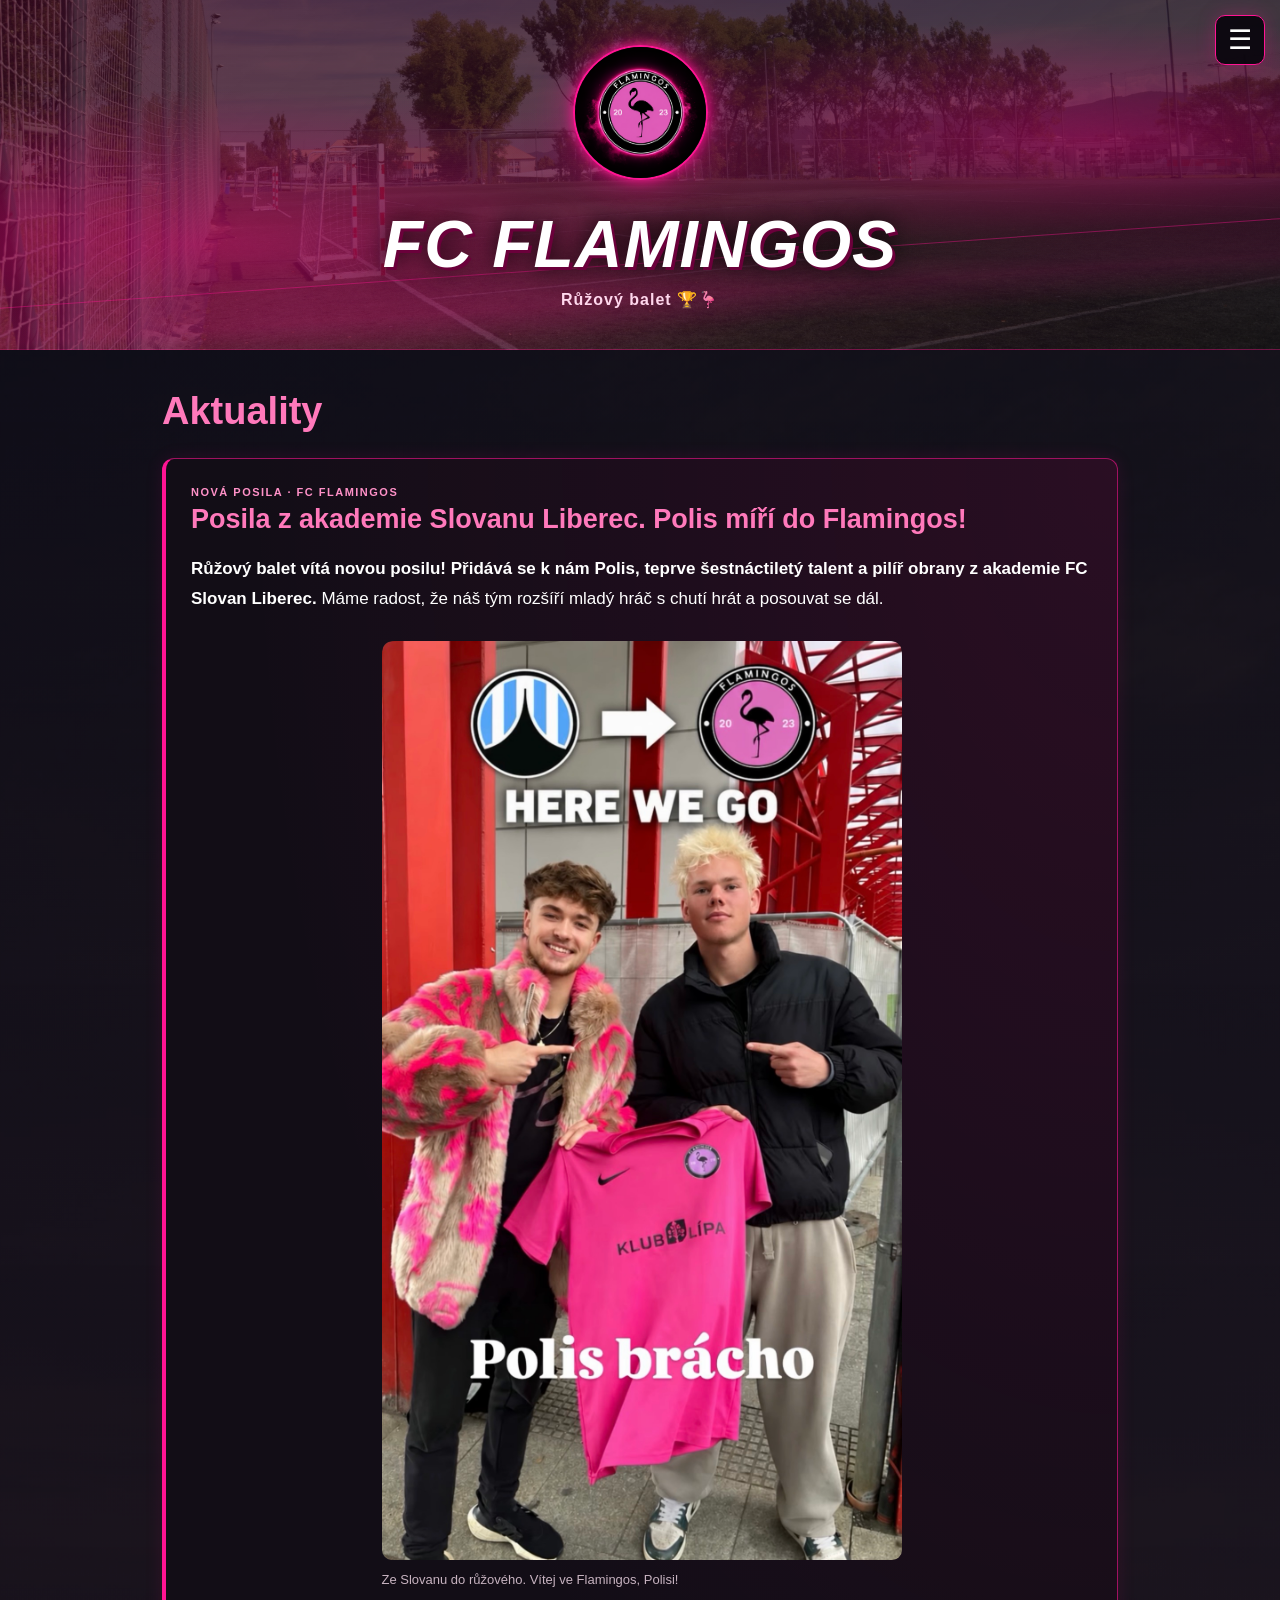
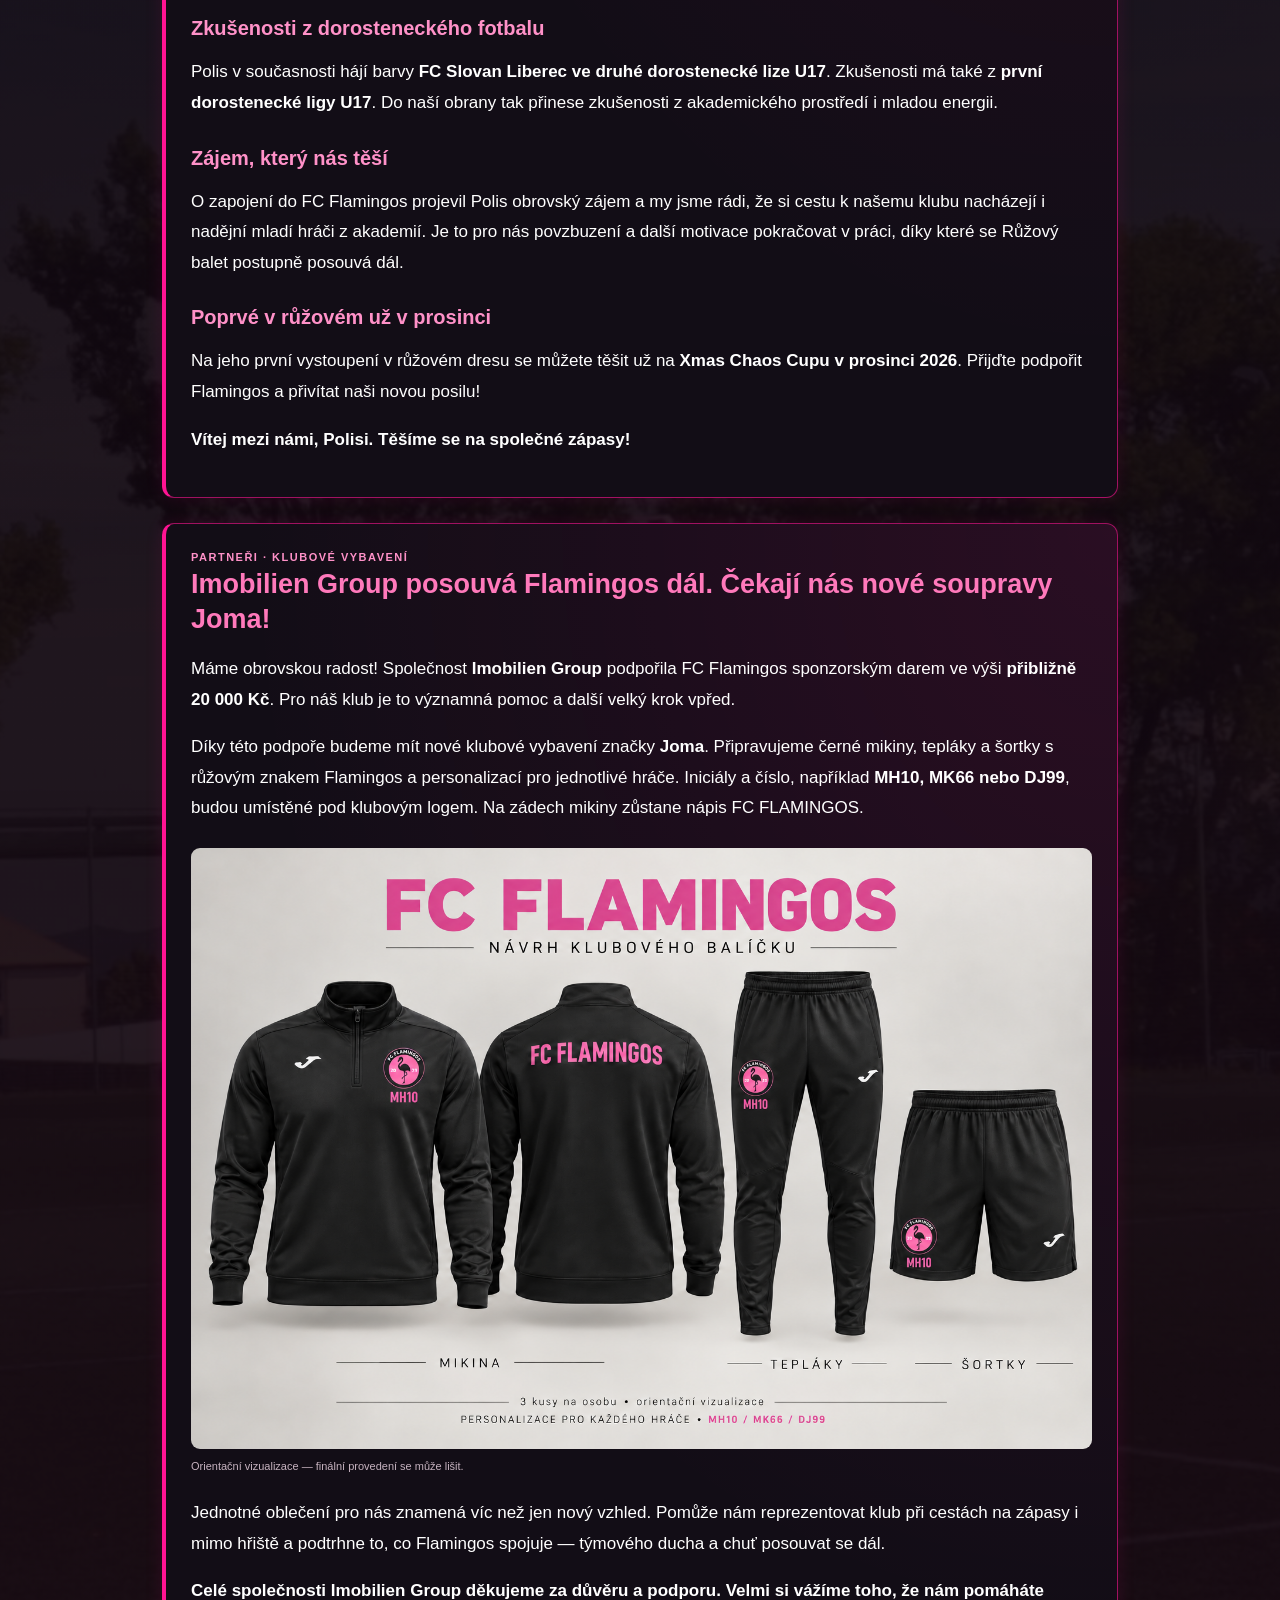
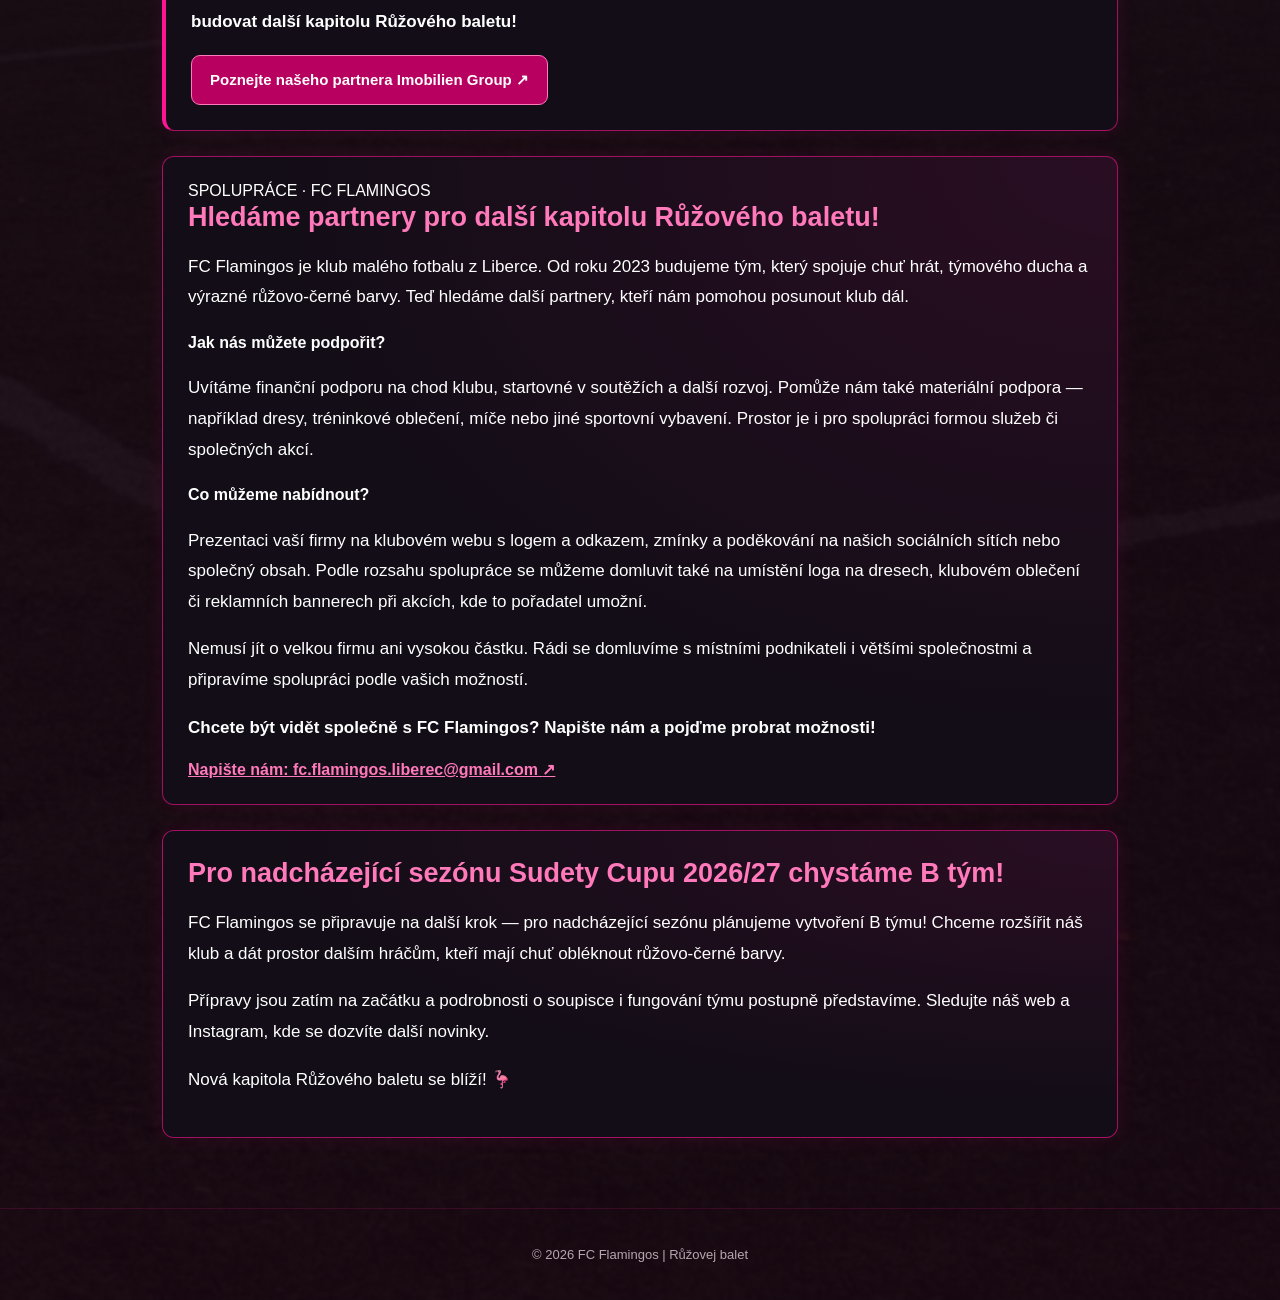
==== aktuality/index.html @ 6ec5e514 "Add files via upload" ====
<!DOCTYPE html>

<html lang="cs">
<head>
<base href="/">
<meta charset="utf-8"/>
<meta content="width=device-width, initial-scale=1" name="viewport"/>
<title>Aktuality | FC Flamingos</title>
<link href="styles.css" rel="stylesheet"/>
<style>
/* Oprava log: pevná plocha pro obrázek, text pod ní. */
#sponsors .sponsor-card { display:flex; flex-direction:column; min-width:0; }
#sponsors .sponsor-logo { display:block; flex:0 0 auto; width:100%; height:300px; padding:24px; overflow:hidden; background:#000; }
#sponsors .sponsor-logo img { display:block; position:static; width:100%; height:252px; max-width:100%; max-height:252px; object-fit:contain; }
#sponsors .sponsor-content { position:relative; flex:1; background:linear-gradient(120deg,#250c1d,#120a16); }
.home-link.sponsors-link .home-link-icon { color:#ff1493; }
.home-link.sponsors-link .home-link-icon svg { width:42px; height:42px; }
@media(max-width:600px) {
  #sponsors .sponsor-logo { height:270px; padding:20px; }
  #sponsors .sponsor-logo img { height:230px; max-height:230px; }
}
</style>
<style>
.joma-home-banner {display:grid;grid-template-columns:1fr 1fr;gap:28px;align-items:center;margin-top:28px;padding:30px;background:radial-gradient(ellipse at top left,#500d35,transparent 70%),#130b16;border:1px solid #ff1493;border-radius:14px;box-shadow:inset 4px 0 #ff1493,0 0 24px #ff149320;}
.joma-eyebrow{display:block;color:#ff91c8;font-size:11px;font-weight:bold;letter-spacing:1.5px;line-height:1.6;}
#home .joma-home-banner h2{margin:14px 0;color:white;font-family:Impact,'Arial Narrow',Arial,sans-serif;font-size:clamp(28px,4vw,40px);font-weight:normal;font-style:italic;line-height:1.15;}
.joma-banner-copy p{color:#ead8e3;font-size:16px;line-height:1.7;margin:0 0 22px;}
.joma-home-banner button,.joma-partner-link{display:inline-flex;align-items:center;justify-content:center;gap:16px;min-height:50px;padding:14px 18px;color:white;background:#b80061;border:1px solid #ff79bb;border-radius:9px;font-size:15px;font-weight:bold;text-decoration:none;cursor:pointer;}
.joma-home-banner button:hover,.joma-partner-link:hover{background:#d00070;}
.joma-home-banner figure,.joma-article-image{margin:0;min-width:0;}
.joma-home-banner figure img,.joma-article-image img{display:block;width:100%;height:auto;max-width:100%;border-radius:9px;}
.joma-home-banner figcaption,.joma-article-image figcaption{margin-top:9px;color:#c7b3c0;font-size:11px;line-height:1.5;}
.joma-article{border-left:4px solid #ff1493;scroll-margin-top:25px;}
.joma-article-image{margin:24px 0;}
@media(max-width:700px){.joma-home-banner{grid-template-columns:1fr;padding:24px 20px;gap:22px;}.joma-home-banner button{width:100%;}}
</style><style>
.polis-home-banner{grid-template-columns:minmax(0,1.15fr) minmax(0,.85fr);}
#home .polis-home-banner figure{display:flex;justify-content:center;background:#09070a;border-radius:10px;overflow:hidden;}
#home .polis-home-banner figure img{width:100%;height:480px;object-fit:contain;}
.polis-article{border-left:4px solid #ff1493;scroll-margin-top:25px;}
.polis-article p{line-height:1.8;}
.polis-article h4{color:#ff91c8;font-size:20px;margin:28px 0 12px;}
.polis-article-image{width:100%;max-width:520px;margin:26px auto;}
.polis-article-image img{display:block;width:100%;height:auto;border-radius:10px;}
.polis-article-image figcaption{margin-top:10px;color:#c7b3c0;font-size:13px;line-height:1.5;}
@media(max-width:700px){.polis-home-banner{grid-template-columns:1fr;}#home .polis-home-banner figure img{height:auto;max-height:560px;}.polis-article h4{font-size:18px;}}
</style><style>

.menu-content a {
  flex-shrink: 0;
  padding: 13px 12px;
  color: #fff;
  text-align: left;
  font-size: 15px;
  background: #160d19;
  border: 1px solid rgba(255, 20, 147, 0.3);
  border-radius: 7px;
  cursor: pointer;
  transition: background 0.2s;
}


.menu-content a:hover,
.menu-content a[aria-current="page"] {
  background: #720944;
  border-color: var(--pink);
}
.menu-content a{text-decoration:none;display:block;font-weight:normal;}
a.home-link{font-weight:normal;overflow-wrap:normal;}
.joma-home-banner a.article-page-link{display:inline-flex;align-items:center;justify-content:center;gap:16px;min-height:50px;padding:14px 18px;color:white;background:#b80061;border:1px solid #ff79bb;border-radius:9px;font-size:15px;font-weight:bold;text-decoration:none;cursor:pointer;}
.joma-home-banner a.article-page-link:hover{background:#d00070;}
@media(max-width:700px){.joma-home-banner a.article-page-link{width:100%;}}
</style>
</head>
<body data-page="news">
<div class="menu">
<button aria-controls="menu-content" aria-expanded="false" aria-label="Otevřít menu" class="menu-btn" onclick="toggleMenu()" type="button">
        ☰
      </button>
<div class="menu-content" id="menu-content">
<a href="/" data-section="home">Úvod</a>
<a href="/kontakt/" data-section="contact">Kontakt</a>
<a href="/tabulky-a-vysledky/" data-section="results">
          Tabulky a výsledky
        </a>
<a href="/nadchazejici-zapasy/" data-section="matches">
          Nadcházející zápasy
        </a>
<a href="/tym/" data-section="team">Tým</a>
<a href="/o-klubu/" data-section="about">O klubu</a>
<a href="/fotogalerie/" data-section="gallery">
          Fotogalerie
        </a>
<a href="/aktuality/" data-section="news">Aktuality</a>
<a href="/sponzori/" data-section="sponsors" aria-controls="sponsors">Sponzoři</a>
</div>
</div>
<header>
<img alt="Logo FC Flamingos" class="logo" src="logo.png"/>
<h1>FC Flamingos</h1>
<p>Růžový balet 🏆🦩</p>
</header>
<section id="home">
<div class="joma-home-banner polis-home-banner">
<div class="joma-banner-copy"><span class="joma-eyebrow">NOVÁ POSILA · VÍTEJ V RŮŽOVÉM!</span>
<h2>Z akademie Slovanu<br/>do Flamingos. Vítej, Polisi!</h2>
<p>Šestnáctiletý obránce se zkušenostmi z první dorostenecké ligy U17 posílí Růžový balet. Jeho první vystoupení v růžovém plánujeme už na prosincový Xmas Chaos Cup.</p>
<a class="article-page-link" href="/aktuality/#novinky-polis">Více o nové posile <span aria-hidden="true">↗</span></a></div>
<figure><img alt="Polis při přivítání ve FC Flamingos s růžovým dresem. Klubová fotografie ze stories se znaky Slovanu Liberec a Flamingos." height="2048" src="./polis-flamingos.jpeg" width="1159"/></figure></div>
</section>
<section id="contact">
<h2>Kontakt</h2>
<p>Vedení Růžového baletu. Ozvi se nám!</p>
<div class="club-contacts">
<article class="club-contact">
<span class="contact-role">CEO KLUBU</span>
<h3>Matyáš František Hájek</h3>
<a class="contact-phone" href="tel:+420725914956">
<span aria-hidden="true">☎</span>
        +420 725 914 956
      </a>
</article>
<article class="club-contact">
<span class="contact-role">PŘEDSEDA A JEDNATEL MUŽSTVA</span>
<h3>Martin Kulhánek</h3>
<a class="contact-phone" href="tel:+420721666181">
<span aria-hidden="true">☎</span>
        +420 721 666 181
      </a>
</article>
<article class="club-contact">
<span class="contact-role">MANAŽER KLUBU</span>
<h3>Jiří Heiland</h3>
<a class="contact-phone" href="tel:+420608160890">
<span aria-hidden="true">☎</span>
        +420 608 160 890
      </a>
</article>
<article class="club-contact">
<span class="contact-role">KUSTOD MUŽSTVA</span>
<h3>Adrian Forgáč</h3>
<a class="contact-phone" href="tel:+420606820745">
<span aria-hidden="true">☎</span>
        +420 606 820 745
      </a>
</article>
</div>
<div class="club-socials">
<a class="club-social" href="mailto:fc.flamingos.liberec@gmail.com">
<span aria-hidden="true" class="contact-symbol">✉</span>
<span class="contact-social-text">
<strong>NAPIŠ NÁM</strong>
<span>fc.flamingos.liberec@gmail.com</span>
</span>
<span aria-hidden="true">→</span>
</a>
<a class="club-social" href="https://www.instagram.com/fc_flamingos_/" rel="noopener noreferrer" target="_blank">
<span aria-hidden="true" class="contact-symbol">◎</span>
<span class="contact-social-text">
<strong>SLEDUJ FLAMINGOS</strong>
<span>@fc_flamingos_</span>
</span>
<span aria-hidden="true">↗</span>
</a>
<a class="club-social" href="https://www.tiktok.com/@fc_flamingos_" rel="noopener noreferrer" target="_blank">
<span aria-hidden="true" class="contact-symbol">♪</span>
<span class="contact-social-text">
<strong>SLEDUJ NÁŠ TIKTOK</strong>
<span>@fc_flamingos_</span>
</span>
<span aria-hidden="true">↗</span>
</a>
</div>
</section>
<section id="results">
<h2>Tabulky a výsledky</h2>
<a aria-label="Otevřít závěrečnou tabulku v plné velikosti" class="standings-image-link" href="./tabulka.png" rel="noopener noreferrer" target="_blank">
<img alt="Závěrečná tabulka základní části Sudety Cupu, Season VI. FC Flamingos skončili čtvrtí se 41 body." class="standings-image" src="./tabulka.png"/>
</a>
<p class="standings-image-hint">
    Kliknutím otevřeš tabulku v plné velikosti.
  </p>
<h3 class="results-heading">Výsledky základní části</h3>
<div class="results-grid">
<article class="result-round">
<span class="result-round-label">SUDETY CUP · SEASON VI</span>
<h3>01. kolo</h3>
<p class="result-team-label">FC Flamingos proti:</p>
<ul class="result-list">
<li><span>FC Lidi</span><strong>1:0</strong></li>
<li><span>SK Gamble</span><strong>1:0</strong></li>
<li><span>FC Tysa</span><strong>1:1</strong></li>
</ul>
</article>
<article class="result-round">
<span class="result-round-label">SUDETY CUP · SEASON VI</span>
<h3>02. kolo</h3>
<p class="result-team-label">FC Flamingos proti:</p>
<ul class="result-list">
<li><span>FK Fitmonci</span><strong>1:3</strong></li>
<li><span>FC Real Chlastico</span><strong>3:0</strong></li>
<li><span>FC Benfika B</span><strong>3:1</strong></li>
</ul>
</article>
<article class="result-round">
<span class="result-round-label">SUDETY CUP · SEASON VI</span>
<h3>03. kolo</h3>
<p class="result-team-label">FC Flamingos proti:</p>
<ul class="result-list">
<li><span>San Miguel C.F.</span><strong>0:4</strong></li>
<li><span>FC Braničtí Rytíři</span><strong>1:3</strong></li>
<li><span>Sudeťáci</span><strong>0:1</strong></li>
</ul>
</article>
<article class="result-round">
<span class="result-round-label">SUDETY CUP · SEASON VI</span>
<h3>04. kolo</h3>
<p class="result-team-label">FC Flamingos proti:</p>
<ul class="result-list">
<li><span>FC Lidi</span><strong>3:3</strong></li>
<li><span>SK Gamble</span><strong>3:4</strong></li>
<li><span>FC Tysa</span><strong>1:0</strong></li>
</ul>
</article>
<article class="result-round">
<span class="result-round-label">SUDETY CUP · SEASON VI</span>
<h3>05. kolo</h3>
<p class="result-team-label">FC Flamingos proti:</p>
<ul class="result-list">
<li>
<span>FK Fitmonci<small>Dohráno v 11. kole</small></span>
<strong>3:2</strong>
</li>
<li><span>FC Real Chlastico</span><strong>2:2</strong></li>
<li><span>FC Benfika B</span><strong>1:0</strong></li>
</ul>
</article>
<article class="result-round">
<span class="result-round-label">SUDETY CUP · SEASON VI</span>
<h3>06. kolo</h3>
<p class="result-team-label">FC Flamingos proti:</p>
<ul class="result-list">
<li><span>San Miguel C.F.</span><strong>0:3</strong></li>
<li><span>FC Braničtí Rytíři</span><strong>3:1</strong></li>
<li><span>Sudeťáci</span><strong>2:0</strong></li>
</ul>
</article>
<article class="result-round">
<span class="result-round-label">SUDETY CUP · SEASON VI</span>
<h3>07. kolo</h3>
<p class="result-team-label">FC Flamingos proti:</p>
<ul class="result-list">
<li><span>FC Lidi</span><strong>3:1</strong></li>
<li><span>SK Gamble</span><strong>2:4</strong></li>
<li><span>FC Tysa</span><strong>1:3</strong></li>
</ul>
</article>
<article class="result-round">
<span class="result-round-label">SUDETY CUP · SEASON VI</span>
<h3>08. kolo</h3>
<p class="result-team-label">FC Flamingos proti:</p>
<ul class="result-list">
<li><span>FK Fitmonci</span><strong>2:1</strong></li>
<li><span>FC Real Chlastico</span><strong>0:1</strong></li>
<li><span>FC Benfika B</span><strong>1:5</strong></li>
</ul>
</article>
<article class="result-round">
<span class="result-round-label">SUDETY CUP · SEASON VI</span>
<h3>09. kolo</h3>
<p class="result-team-label">FC Flamingos proti:</p>
<ul class="result-list">
<li><span>San Miguel C.F.</span><strong>1:1</strong></li>
<li><span>FC Braničtí Rytíři</span><strong>2:1</strong></li>
<li><span>Sudeťáci</span><strong>3:0</strong></li>
</ul>
</article>
<article class="result-round">
<span class="result-round-label">SUDETY CUP · SEASON VI</span>
<h3>10. kolo</h3>
<p class="result-team-label">FC Flamingos proti:</p>
<ul class="result-list">
<li><span>FC Lidi</span><strong>6:0</strong></li>
<li><span>SK Gamble</span><strong>1:0</strong></li>
<li><span>FC Tysa</span><strong>3:1</strong></li>
</ul>
</article>
<article class="result-round">
<span class="result-round-label">SUDETY CUP · SEASON VI</span>
<h3>11. kolo</h3>
<p class="result-team-label">FC Flamingos proti:</p>
<ul class="result-list">
<li><span>FK Fitmonci</span><strong>5:0</strong></li>
<li><span>FC Real Chlastico</span><strong>0:0</strong></li>
<li><span>FC Benfika B</span><strong>2:2</strong></li>
<li>
<span>FK Fitmonci<small>Dohrávka 5. kola</small></span>
<strong>3:2</strong>
</li>
</ul>
</article>
<article class="result-round">
<span class="result-round-label">SUDETY CUP · SEASON VI</span>
<h3>12. kolo</h3>
<p class="result-team-label">FC Flamingos proti:</p>
<ul class="result-list">
<li><span>San Miguel C.F.</span><strong>0:0</strong></li>
<li><span>FC Braničtí Rytíři</span><strong>1:3</strong></li>
<li><span>Sudeťáci</span><strong>0:1</strong></li>
</ul>
</article>
</div>
<div class="round-box playoff-box">
<h3>🏆 Play-off Sudety Cupu</h3>
<p><strong>20. 6. 2026</strong></p>
<p>📍 Na Rozcestí — Vratislavice nad Nisou</p>
<div class="playoff-match">
<h4>Čtvrtfinále</h4>
<p>FC Flamingos vs SK Gamble <strong>3:2</strong></p>
</div>
<div class="playoff-match">
<h4>Semifinále</h4>
<p>FC Flamingos vs San Miguel C. F. <strong>0:4</strong></p>
</div>
<div class="playoff-match">
<h4>Zápas o třetí místo</h4>
<p>FC Flamingos vs FC Braničtí Rytíři <strong>1:1</strong></p>
<p>Po penaltách <strong>5:3</strong></p>
</div>
<p class="achievement">
      🥉 V play-off jsme získali historické třetí místo!
    </p>
</div>
</section>
<section id="matches">
<h2>Nadcházející zápasy</h2>
<div class="round-box">
<h3>Další zápasy připravujeme</h3>
<p>
      Termíny zápasů pro nadcházející sezónu brzy zveřejníme.
      Sledujte náš web a sociální sítě, ať vám nic neunikne!
    </p>
</div>
</section>
<section id="team">
<h2>Tým</h2>
<h3 class="position-title">Brankáři</h3>
<div class="players-grid">
<div class="player-card">
<img alt="Dmitriy Jerasov" src="dyma.jpg"/>
<h3>Dmitriy Jerasov</h3>
<p><strong>Pozice:</strong> Brankář</p>
<p><strong>Číslo:</strong> 99</p>
<p><strong>Věk:</strong> 23 let</p>
<p>
<strong>Statistiky:</strong> 11 čistých kont, 1 gól, 10 asistencí
          </p>
</div>
<div class="player-card">
<img alt="Lukáš Votruba" src="luky.jpg"/>
<h3>Lukáš Votruba</h3>
<p><strong>Pozice:</strong> Brankář</p>
<p><strong>Číslo:</strong> 1</p>
<p><strong>Věk:</strong> 17 let</p>
<p><strong>Statistiky:</strong> 1 čisté konto</p>
</div>
</div>
<h3 class="position-title">Obránci</h3>
<div class="players-grid">
<div class="player-card">
<img alt="Martin Kulhánek" src="martin.jpg"/>
<h3>Martin Kulhánek</h3>
<p><strong>Pozice:</strong> Obránce</p>
<p><strong>Číslo:</strong> 66</p>
<p><strong>Věk:</strong> 19 let</p>
<p><strong>Statistiky:</strong> 4 góly, 5 asistencí</p>
</div>
<div class="player-card">
<img alt="Ivo Rejnart" src="ivo.jpg"/>
<h3>Ivo Rejnart</h3>
<p><strong>Pozice:</strong> Obránce</p>
<p><strong>Číslo:</strong> 4</p>
<p><strong>Věk:</strong> 20 let</p>
<p><strong>Statistiky:</strong> -</p>
</div>
<div class="player-card">
<img alt="Kristián Bohun" src="kris.jpg"/>
<h3>Kristián Bohun</h3>
<p><strong>Pozice:</strong> Obránce</p>
<p><strong>Číslo:</strong> 13</p>
<p><strong>Věk:</strong> 19 let</p>
<p><strong>Statistiky:</strong> 3 góly</p>
</div>
<div class="player-card">
<img alt="Daniel Kott" src="kott.jpg"/>
<h3>Daniel Kott</h3>
<p><strong>Pozice:</strong> Obránce</p>
<p><strong>Číslo:</strong> 69</p>
<p><strong>Věk:</strong> 21 let</p>
<p><strong>Statistiky:</strong> 1 gól, 5 asistencí</p>
</div>
</div>
<h3 class="position-title">Záložníci</h3>
<div class="players-grid">
<div class="player-card">
<img alt="Fabián Abrt" src="fabi.jpg"/>
<h3>Fabián Abrt</h3>
<p><strong>Pozice:</strong> Záložník</p>
<p><strong>Číslo:</strong> 28</p>
<p><strong>Věk:</strong> 19 let</p>
<p><strong>Statistiky:</strong> 9 gólů, 4 asistence</p>
</div>
<div class="player-card">
<img alt="Jiří Heiland" src="jirka.jpg"/>
<h3>Jiří Heiland</h3>
<p><strong>Pozice:</strong> Záložník</p>
<p><strong>Číslo:</strong> 11</p>
<p><strong>Věk:</strong> 19 let</p>
<p><strong>Statistiky:</strong> 1 asistence</p>
</div>
<div class="player-card">
<img alt="Jan Albrecht" src="honza.jpg"/>
<h3>Jan Albrecht</h3>
<p><strong>Pozice:</strong> Záložník</p>
<p><strong>Číslo:</strong> 14</p>
<p><strong>Věk:</strong> 17 let</p>
<p><strong>Statistiky:</strong> 3 góly, 2 asistence</p>
</div>
<div class="player-card">
<img alt="Matyáš František Hájek" src="hajek.jpg"/>
<h3>Matyáš František Hájek</h3>
<p><strong>Pozice:</strong> Záložník</p>
<p><strong>Číslo:</strong> 10</p>
<p><strong>Věk:</strong> 20 let</p>
<p><strong>Statistiky:</strong> 9 gólů, 15 asistencí</p>
</div>
<div class="player-card">
<img alt="Jan Klust" src="klusty.jpg"/>
<h3>Jan Klust</h3>
<p><strong>Pozice:</strong> Záložník</p>
<p><strong>Číslo:</strong> 6</p>
<p><strong>Věk:</strong> 19 let</p>
<p><strong>Statistiky:</strong> 24 gólů, 7 asistencí</p>
</div>
</div>
<h3 class="position-title">Útočníci</h3>
<div class="players-grid">
<div class="player-card">
<img alt="Denis Dušek" src="dena.jpg"/>
<h3>Denis Dušek</h3>
<p><strong>Pozice:</strong> Útočník</p>
<p><strong>Číslo:</strong> 27</p>
<p><strong>Věk:</strong> 19 let</p>
<p><strong>Statistiky:</strong> 8 gólů, 3 asistence</p>
</div>
<div class="player-card">
<img alt="Ondřej Šimek" src="simek.jpg"/>
<h3>Ondřej Šimek</h3>
<p><strong>Pozice:</strong> Útočník</p>
<p><strong>Číslo:</strong> 23</p>
<p><strong>Věk:</strong> 19 let</p>
<p><strong>Statistiky:</strong> 3 góly, 5 asistencí</p>
</div>
<div class="player-card">
<img alt="Ondřej Průša" src="ondra.jpg"/>
<h3>Ondřej Průša</h3>
<p><strong>Pozice:</strong> Útočník</p>
<p><strong>Číslo:</strong> 7</p>
<p><strong>Věk:</strong> 20 let</p>
<p><strong>Statistiky:</strong> 3 góly, 4 asistence</p>
</div>
<div class="player-card">
<img alt="Adrián Forgáč" src="forgy.jpg"/>
<h3>Adrián Forgáč</h3>
<p><strong>Pozice:</strong> Útočník</p>
<p><strong>Číslo:</strong> 8</p>
<p><strong>Věk:</strong> 21 let</p>
<p><strong>Statistiky:</strong> -</p>
</div>
</div>
</section>
<section id="about">
<h2>O klubu</h2>
<div class="card">
<h3>Historie klubu</h3>
<p>
          FC Flamingos vznikl na podzim roku 2023 v Liberci. Klub založili
          současný kapitán a historicky nejlepší střelec Matyáš František Hájek
          a klubová legenda David Drobný.
        </p>
<p>
          Začátky byly poměrně krušné a výsledky nebyly vždy příznivé. Během
          následujících sezón se však výrazně proměnila kostra týmu. Přišla řada
          opor, které pomohly klubu posunout se vpřed.
        </p>
<p>
          Naše barvy jsou růžová a černá a přezdívka „Růžový balet“ k nám
          neodmyslitelně patří. Působíme v soutěži Sudety Cup a dění kolem klubu
          sdílíme také na sociálních sítích.
        </p>
</div>
<div class="card">
<h3>🥉 Historický úspěch</h3>
<p>
          V základní části Season VI jsme obsadili čtvrté místo se 41 body po 36
          zápasech.
        </p>
<p>
          V play-off Sudety Cupu 2026 jsme vybojovali historické třetí místo. Ve
          čtvrtfinále jsme porazili SK Gamble 3:2. Po semifinálové porážce 0:4 s
          San Miguel C. F. jsme v zápase o třetí místo remizovali s FC Braničtí
          Rytíři 1:1 a penaltový rozstřel vyhráli 5:3, a zaslouženě jsem si tak
          připsali historické třetí místo.
        </p>
</div>
</section>
<section id="gallery">
<h2>Fotogalerie 2026/27</h2>
<p>
          Momentky ze zápasů, emoce i dění kolem hřiště. Vyber si kolo a otevři
          celé fotoalbum na Zoneramě. Alba obsahují fotografie všech týmů Sudety
          Cupu.
        </p>
<div class="photo-albums">
<article class="album-card album-playoff">
<span class="album-label">🏆 Play-off</span>
<h3>Play-off Sudety Cupu</h3>
<p class="album-date">20. 6. 2026</p>
<p>
              Vzpomínky na turnaj, ze kterého jsme přivezli historické třetí
              místo.
            </p>
<div class="album-links">
<a href="https://us.zonerama.com/kacikbofoto/Album/1000427813" rel="noopener noreferrer" target="_blank">📸 kacikbo.foto ↗</a>
<a href="https://eu.zonerama.com/SarkaMakovskaPhotogallery/Album/15639155" rel="noopener noreferrer" target="_blank">📸 Šárka Makovská ↗</a>
</div>
</article>
<article class="album-card">
<span class="album-label">Sudety Cup · Season VI</span>
<h3>12. kolo</h3>
<p class="album-date">7. 6. 2026</p>
<div class="album-links">
<a href="https://eu.zonerama.com/SarkaMakovskaPhotogallery/Album/15531288" rel="noopener noreferrer" target="_blank">📸 Šárka Makovská ↗</a>
</div>
</article>
<article class="album-card">
<span class="album-label">Sudety Cup · Season VI</span>
<h3>11. kolo</h3>
<p class="album-date">31. 5. 2026</p>
<div class="album-links">
<a href="https://eu.zonerama.com/SarkaMakovskaPhotogallery/Album/15524873" rel="noopener noreferrer" target="_blank">📸 Šárka Makovská ↗</a>
</div>
</article>
<article class="album-card">
<span class="album-label">Sudety Cup · Season VI</span>
<h3>Zápasy 10. května</h3>
<p class="album-date">10. 5. 2026</p>
<div class="album-links">
<a href="https://us.zonerama.com/kacikbofoto/Album/1000411940" rel="noopener noreferrer" target="_blank">📸 kacikbo.foto ↗</a>
</div>
</article>
<article class="album-card">
<span class="album-label">Sudety Cup · Season VI</span>
<h3>6. kolo</h3>
<p class="album-date">26. 4. 2026</p>
<div class="album-links">
<a href="https://eu.zonerama.com/SarkaMakovskaPhotogallery/Album/15178739" rel="noopener noreferrer" target="_blank">📸 Šárka Makovská ↗</a>
</div>
</article>
<article class="album-card">
<span class="album-label">Sudety Cup · Season VI</span>
<h3>5. kolo</h3>
<p class="album-date">19. 4. 2026</p>
<div class="album-links">
<a href="https://eu.zonerama.com/SarkaMakovskaPhotogallery/Album/15133690" rel="noopener noreferrer" target="_blank">📸 Šárka Makovská ↗</a>
</div>
</article>
<article class="album-card">
<span class="album-label">Sudety Cup · Season VI</span>
<h3>3. kolo</h3>
<p class="album-date">29. 3. 2026</p>
<div class="album-links">
<a href="https://eu.zonerama.com/SarkaMakovskaPhotogallery/Album/15004577" rel="noopener noreferrer" target="_blank">📸 Šárka Makovská ↗</a>
</div>
</article>
<article class="album-card">
<span class="album-label">Sudety Cup · Season VI</span>
<h3>2. kolo</h3>
<p class="album-date">22. 3. 2026</p>
<div class="album-links">
<a href="https://us.zonerama.com/kacikbofoto/Album/1000388332" rel="noopener noreferrer" target="_blank">📸 kacikbo.foto ↗</a>
<a href="https://eu.zonerama.com/SarkaMakovskaPhotogallery/Album/14965530" rel="noopener noreferrer" target="_blank">📸 Šárka Makovská ↗</a>
</div>
</article>
<article class="album-card">
<span class="album-label">Sudety Cup · Season VI</span>
<h3>1. kolo</h3>
<p class="album-date">15. 3. 2026</p>
<div class="album-links">
<a href="https://eu.zonerama.com/SarkaMakovskaPhotogallery/Album/14915869" rel="noopener noreferrer" target="_blank">📸 Šárka Makovská ↗</a>
</div>
</article>
</div>
</section>
<section id="news" class="active">
<h2>Aktuality</h2><article class="news-card polis-article" id="novinky-polis">
<span class="joma-eyebrow">NOVÁ POSILA · FC FLAMINGOS</span>
<h3>Posila z akademie Slovanu Liberec. Polis míří do Flamingos!</h3>
<p><strong>Růžový balet vítá novou posilu! Přidává se k nám Polis, teprve šestnáctiletý talent a pilíř obrany z akademie FC Slovan Liberec.</strong> Máme radost, že náš tým rozšíří mladý hráč s chutí hrát a posouvat se dál.</p>
<figure class="polis-article-image"><img alt="Polis a zástupce FC Flamingos společně drží růžový klubový dres při přivítání nové posily." height="2048" loading="lazy" src="./polis-flamingos.jpeg" width="1159"/><figcaption>Ze Slovanu do růžového. Vítej ve Flamingos, Polisi!</figcaption></figure>
<h4>Zkušenosti z dorosteneckého fotbalu</h4>
<p>Polis v současnosti hájí barvy <strong>FC Slovan Liberec ve druhé dorostenecké lize U17</strong>. Zkušenosti má také z <strong>první dorostenecké ligy U17</strong>. Do naší obrany tak přinese zkušenosti z akademického prostředí i mladou energii.</p>
<h4>Zájem, který nás těší</h4>
<p>O zapojení do FC Flamingos projevil Polis obrovský zájem a my jsme rádi, že si cestu k našemu klubu nacházejí i nadějní mladí hráči z akademií. Je to pro nás povzbuzení a další motivace pokračovat v práci, díky které se Růžový balet postupně posouvá dál.</p>
<h4>Poprvé v růžovém už v prosinci</h4>
<p>Na jeho první vystoupení v růžovém dresu se můžete těšit už na <strong>Xmas Chaos Cupu v prosinci 2026</strong>. Přijďte podpořit Flamingos a přivítat naši novou posilu!</p>
<p><strong>Vítej mezi námi, Polisi. Těšíme se na společné zápasy!</strong></p>
</article><article class="news-card joma-article" id="novinky-joma">
<span class="joma-eyebrow">PARTNEŘI · KLUBOVÉ VYBAVENÍ</span>
<h3>Imobilien Group posouvá Flamingos dál. Čekají nás nové soupravy Joma!</h3>
<p>Máme obrovskou radost! Společnost <strong>Imobilien Group</strong> podpořila FC Flamingos sponzorským darem ve výši <strong>přibližně 20 000 Kč</strong>. Pro náš klub je to významná pomoc a další velký krok vpřed.</p>
<p>Díky této podpoře budeme mít nové klubové vybavení značky <strong>Joma</strong>. Připravujeme černé mikiny, tepláky a šortky s růžovým znakem Flamingos a personalizací pro jednotlivé hráče. Iniciály a číslo, například <strong>MH10, MK66 nebo DJ99</strong>, budou umístěné pod klubovým logem. Na zádech mikiny zůstane nápis FC FLAMINGOS.</p>
<figure class="joma-article-image"><img alt="Orientační návrh klubového balíčku Joma: mikina zepředu a zezadu, tepláky a šortky." loading="lazy" src="./joma-soupravy.png"/><figcaption>Orientační vizualizace — finální provedení se může lišit.</figcaption></figure>
<p>Jednotné oblečení pro nás znamená víc než jen nový vzhled. Pomůže nám reprezentovat klub při cestách na zápasy i mimo hřiště a podtrhne to, co Flamingos spojuje — týmového ducha a chuť posouvat se dál.</p>
<p><strong>Celé společnosti Imobilien Group děkujeme za důvěru a podporu. Velmi si vážíme toho, že nám pomáháte budovat další kapitolu Růžového baletu!</strong></p>
<a class="joma-partner-link" href="http://www.imobilien.cz/html/onas.htm" rel="noopener noreferrer" target="_blank">Poznejte našeho partnera Imobilien Group ↗</a>
</article>
<article class="news-card sponsor-news">
<span class="sponsor-news-label">SPOLUPRÁCE · FC FLAMINGOS</span>
<h3>Hledáme partnery pro další kapitolu Růžového baletu!</h3>
<p>FC Flamingos je klub malého fotbalu z Liberce. Od roku 2023 budujeme tým, který spojuje chuť hrát, týmového ducha a výrazné růžovo-černé barvy. Teď hledáme další partnery, kteří nám pomohou posunout klub dál.</p>
<h4>Jak nás můžete podpořit?</h4>
<p>Uvítáme finanční podporu na chod klubu, startovné v soutěžích a další rozvoj. Pomůže nám také materiální podpora — například dresy, tréninkové oblečení, míče nebo jiné sportovní vybavení. Prostor je i pro spolupráci formou služeb či společných akcí.</p>
<h4>Co můžeme nabídnout?</h4>
<p>Prezentaci vaší firmy na klubovém webu s logem a odkazem, zmínky a poděkování na našich sociálních sítích nebo společný obsah. Podle rozsahu spolupráce se můžeme domluvit také na umístění loga na dresech, klubovém oblečení či reklamních bannerech při akcích, kde to pořadatel umožní.</p>
<p>Nemusí jít o velkou firmu ani vysokou částku. Rádi se domluvíme s místními podnikateli i většími společnostmi a připravíme spolupráci podle vašich možností.</p>
<p><strong>Chcete být vidět společně s FC Flamingos? Napište nám a pojďme probrat možnosti!</strong></p>
<a class="sponsor-news-contact" href="mailto:fc.flamingos.liberec@gmail.com?subject=Spolupr%C3%A1ce%20s%20FC%20Flamingos">Napište nám: fc.flamingos.liberec@gmail.com <span aria-hidden="true">↗</span></a>
</article>
<div class="news-card">
<h3>Pro nadcházející sezónu Sudety Cupu 2026/27 chystáme B tým!</h3>
<p>
          FC Flamingos se připravuje na další krok — pro nadcházející sezónu
          plánujeme vytvoření B týmu! Chceme rozšířit náš klub a dát prostor
          dalším hráčům, kteří mají chuť obléknout růžovo-černé barvy.
        </p>
<p>
          Přípravy jsou zatím na začátku a podrobnosti o soupisce i fungování
          týmu postupně představíme. Sledujte náš web a Instagram, kde se
          dozvíte další novinky.
        </p>
<p>Nová kapitola Růžového baletu se blíží! 🦩</p>
</div>
</section>
<section id="sponsors">
<h2>Sponzoři</h2>
<p>
    Za Růžovým baletem stojí i naši partneři.
    Děkujeme za podporu FC Flamingos!
  </p>
<div class="sponsors-grid">
<article class="sponsor-card">
<div class="sponsor-logo">
<img alt="Imobilien Group" loading="lazy" src="./sponzor-imobilien.png"/>
</div>
<div class="sponsor-content">
<span class="sponsor-label">PARTNER FC FLAMINGOS</span>
<h3>Imobilien Group</h3>
<a class="sponsor-link" href="http://www.imobilien.cz/html/onas.htm" rel="noopener noreferrer" target="_blank">
          Navštívit web partnera
          <span aria-hidden="true">↗</span>
</a>
</div>
</article>
<article class="sponsor-card">
<div class="sponsor-logo">
<img alt="Klub Lípa Liberec" loading="lazy" src="./sponzor-lipa.jpeg"/>
</div>
<div class="sponsor-content">
<span class="sponsor-label">PARTNER FC FLAMINGOS</span>
<h3>Klub Lípa Liberec</h3>
<a class="sponsor-link" href="https://klublipa.cz/" rel="noopener noreferrer" target="_blank">
          Navštívit web partnera
          <span aria-hidden="true">↗</span>
</a>
</div>
</article>
</div>
</section>
<footer>
<p>© 2026 FC Flamingos | Růžovej balet</p>
</footer>
<script src="script.js"></script>
<script>
/* Růžová ikona spolupráce místo barevného emoji. */
(function () {
  const icon = document.querySelector('.sponsors-link .home-link-icon');
  if (icon) {
    icon.innerHTML = '<svg viewBox="0 0 24 24" fill="none" stroke="currentColor" stroke-width="1.8" stroke-linecap="round" stroke-linejoin="round" aria-hidden="true" focusable="false"><path d="m11 17 2 2a1 1 0 1 0 3-3"/><path d="m14 14 2.5 2.5a1 1 0 1 0 3-3l-4-4a3 3 0 0 0-4 0l-.9.9a1 1 0 1 1-3-3l2.9-2.9a5.5 5.5 0 0 1 6 0l.4.2a2 2 0 0 0 1 .3H21"/><path d="m21 3 1 11h-2M3 3 2 14h2l6 6a1 1 0 1 0 3-3M3 5h5"/></svg>';
  }
})();
</script>
<script>
function showJomaArticle() {
  showSection('news');
  window.requestAnimationFrame(function () {
    const article = document.getElementById('novinky-joma');
    if (!article) return;
    const heading = article.querySelector('h3');
    heading.setAttribute('tabindex', '-1');
    heading.focus({preventScroll:true});
    article.scrollIntoView({behavior:'instant',block:'start'});
  });
}
</script><script>
function showPolisArticle() {
  showSection('news');
  window.requestAnimationFrame(function () {
    const article = document.getElementById('novinky-polis');
    if (!article) return;
    const heading = article.querySelector('h3');
    heading.setAttribute('tabindex', '-1');
    heading.focus({preventScroll:true});
    article.scrollIntoView({behavior:'instant',block:'start'});
  });
}
</script><script src="page-navigation.js"></script>
</body>
</html>
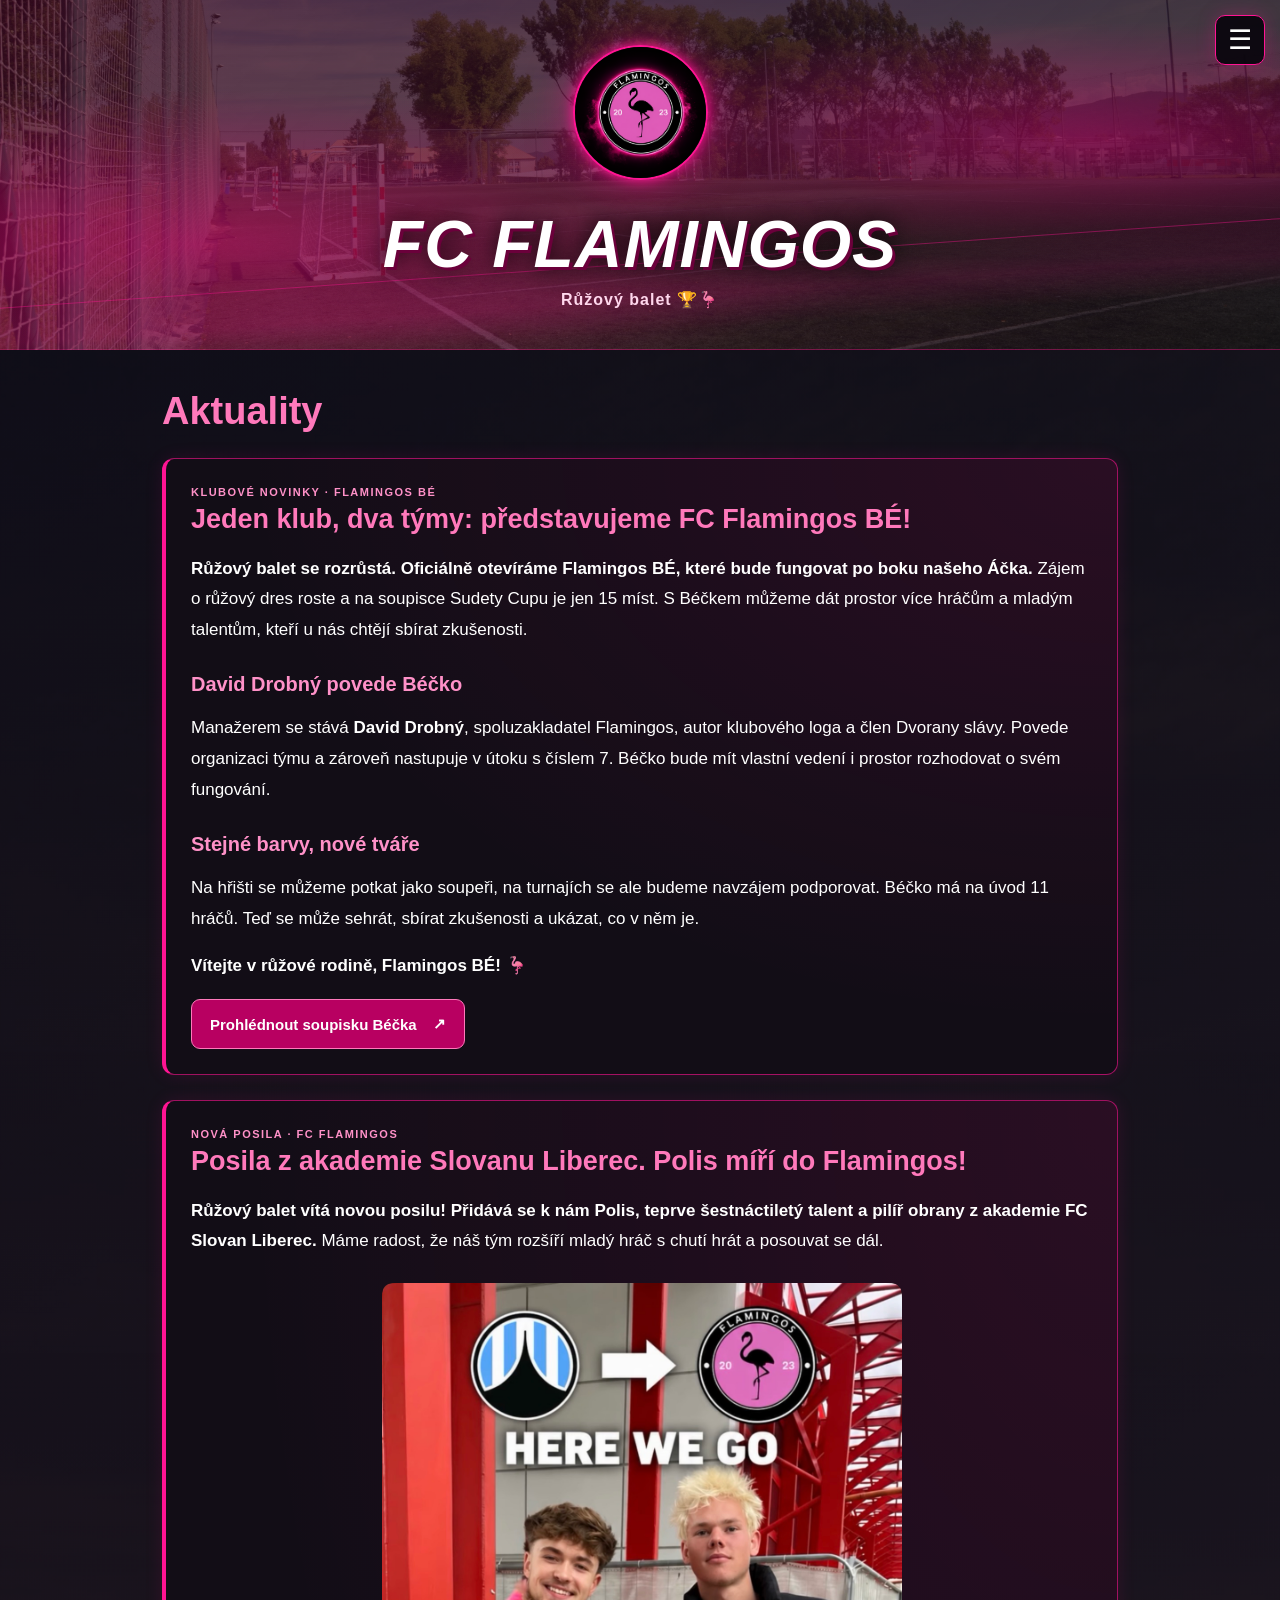
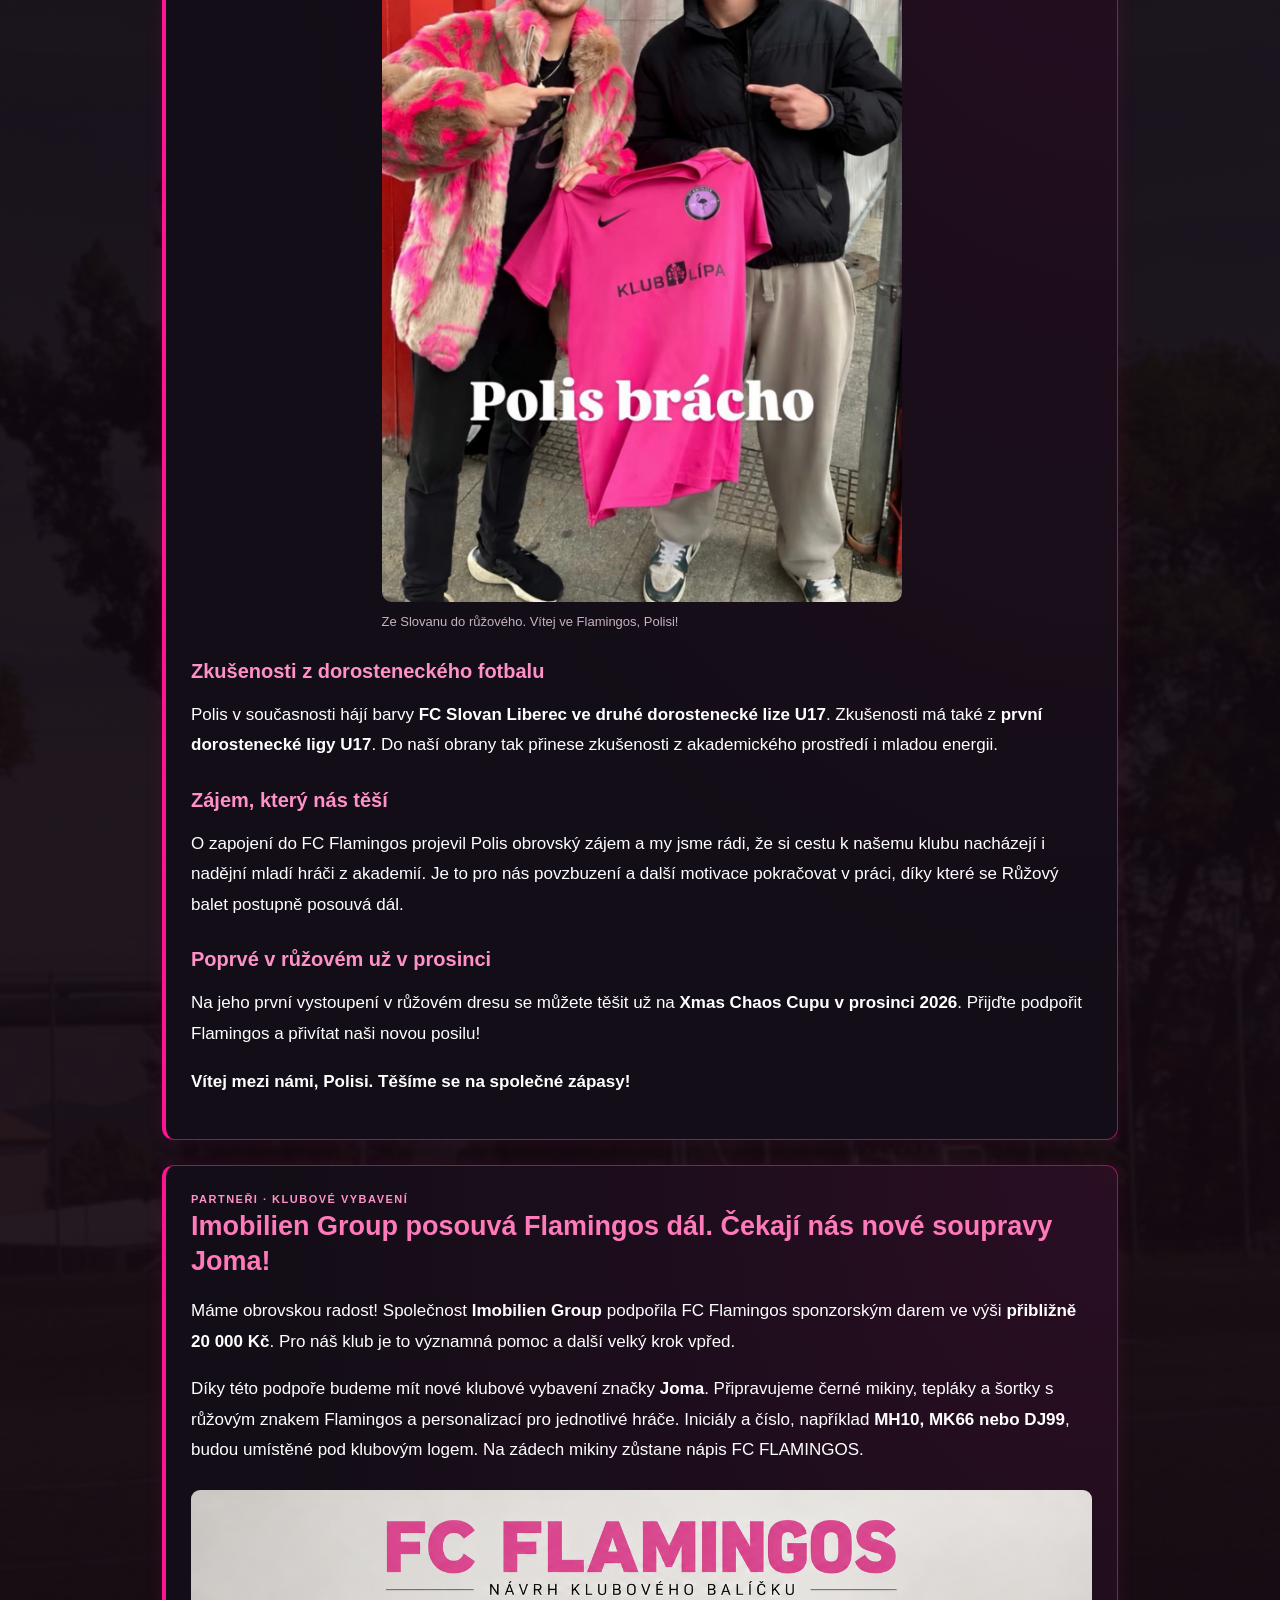
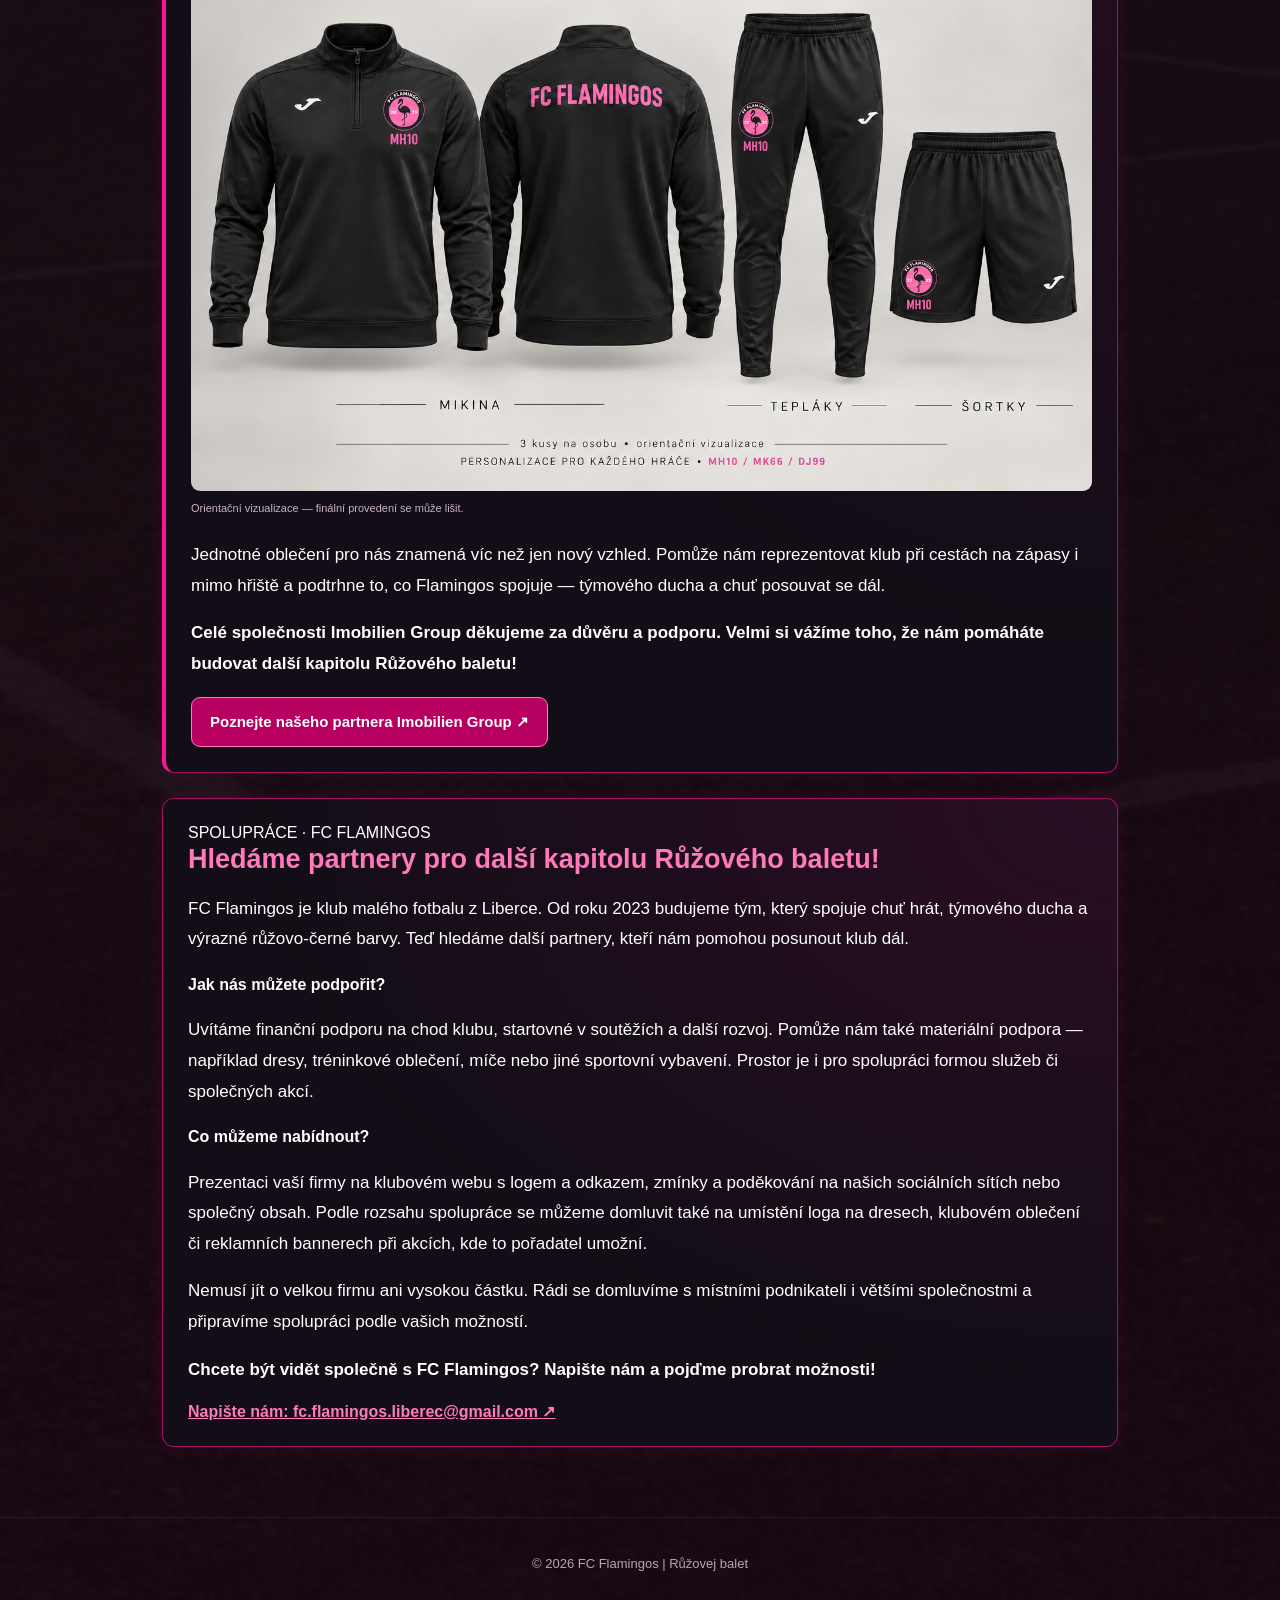
==== commit d672581a: "Add files via upload" ====
--- a/aktuality/index.html
+++ b/aktuality/index.html
@@ -603,7 +603,19 @@
 </div>
 </section>
 <section id="news" class="active">
-<h2>Aktuality</h2><article class="news-card polis-article" id="novinky-polis">
+<h2>Aktuality</h2>
+<article class="news-card polis-article be-announcement" id="flamingos-be">
+<span class="joma-eyebrow">KLUBOVÉ NOVINKY · FLAMINGOS BÉ</span>
+<h3>Jeden klub, dva týmy: představujeme FC Flamingos BÉ!</h3>
+<p><strong>Růžový balet se rozrůstá. Oficiálně otevíráme Flamingos BÉ, které bude fungovat po boku našeho Áčka.</strong> Zájem o růžový dres roste a na soupisce Sudety Cupu je jen 15 míst. S Béčkem můžeme dát prostor více hráčům a mladým talentům, kteří u nás chtějí sbírat zkušenosti.</p>
+<h4>David Drobný povede Béčko</h4>
+<p>Manažerem se stává <strong>David Drobný</strong>, spoluzakladatel Flamingos, autor klubového loga a člen Dvorany slávy. Povede organizaci týmu a zároveň nastupuje v útoku s číslem 7. Béčko bude mít vlastní vedení i prostor rozhodovat o svém fungování.</p>
+<h4>Stejné barvy, nové tváře</h4>
+<p>Na hřišti se můžeme potkat jako soupeři, na turnajích se ale budeme navzájem podporovat. Béčko má na úvod 11 hráčů. Teď se může sehrát, sbírat zkušenosti a ukázat, co v něm je.</p>
+<p><strong>Vítejte v růžové rodině, Flamingos BÉ! 🦩</strong></p>
+<a class="joma-partner-link" href="/tym/#b-tym">Prohlédnout soupisku Béčka <span aria-hidden="true">↗</span></a>
+</article>
+<article class="news-card polis-article" id="novinky-polis">
 <span class="joma-eyebrow">NOVÁ POSILA · FC FLAMINGOS</span>
 <h3>Posila z akademie Slovanu Liberec. Polis míří do Flamingos!</h3>
 <p><strong>Růžový balet vítá novou posilu! Přidává se k nám Polis, teprve šestnáctiletý talent a pilíř obrany z akademie FC Slovan Liberec.</strong> Máme radost, že náš tým rozšíří mladý hráč s chutí hrát a posouvat se dál.</p>
@@ -637,20 +649,6 @@
 <p><strong>Chcete být vidět společně s FC Flamingos? Napište nám a pojďme probrat možnosti!</strong></p>
 <a class="sponsor-news-contact" href="mailto:fc.flamingos.liberec@gmail.com?subject=Spolupr%C3%A1ce%20s%20FC%20Flamingos">Napište nám: fc.flamingos.liberec@gmail.com <span aria-hidden="true">↗</span></a>
 </article>
-<div class="news-card">
-<h3>Pro nadcházející sezónu Sudety Cupu 2026/27 chystáme B tým!</h3>
-<p>
-          FC Flamingos se připravuje na další krok — pro nadcházející sezónu
-          plánujeme vytvoření B týmu! Chceme rozšířit náš klub a dát prostor
-          dalším hráčům, kteří mají chuť obléknout růžovo-černé barvy.
-        </p>
-<p>
-          Přípravy jsou zatím na začátku a podrobnosti o soupisce i fungování
-          týmu postupně představíme. Sledujte náš web a Instagram, kde se
-          dozvíte další novinky.
-        </p>
-<p>Nová kapitola Růžového baletu se blíží! 🦩</p>
-</div>
 </section>
 <section id="sponsors">
 <h2>Sponzoři</h2>
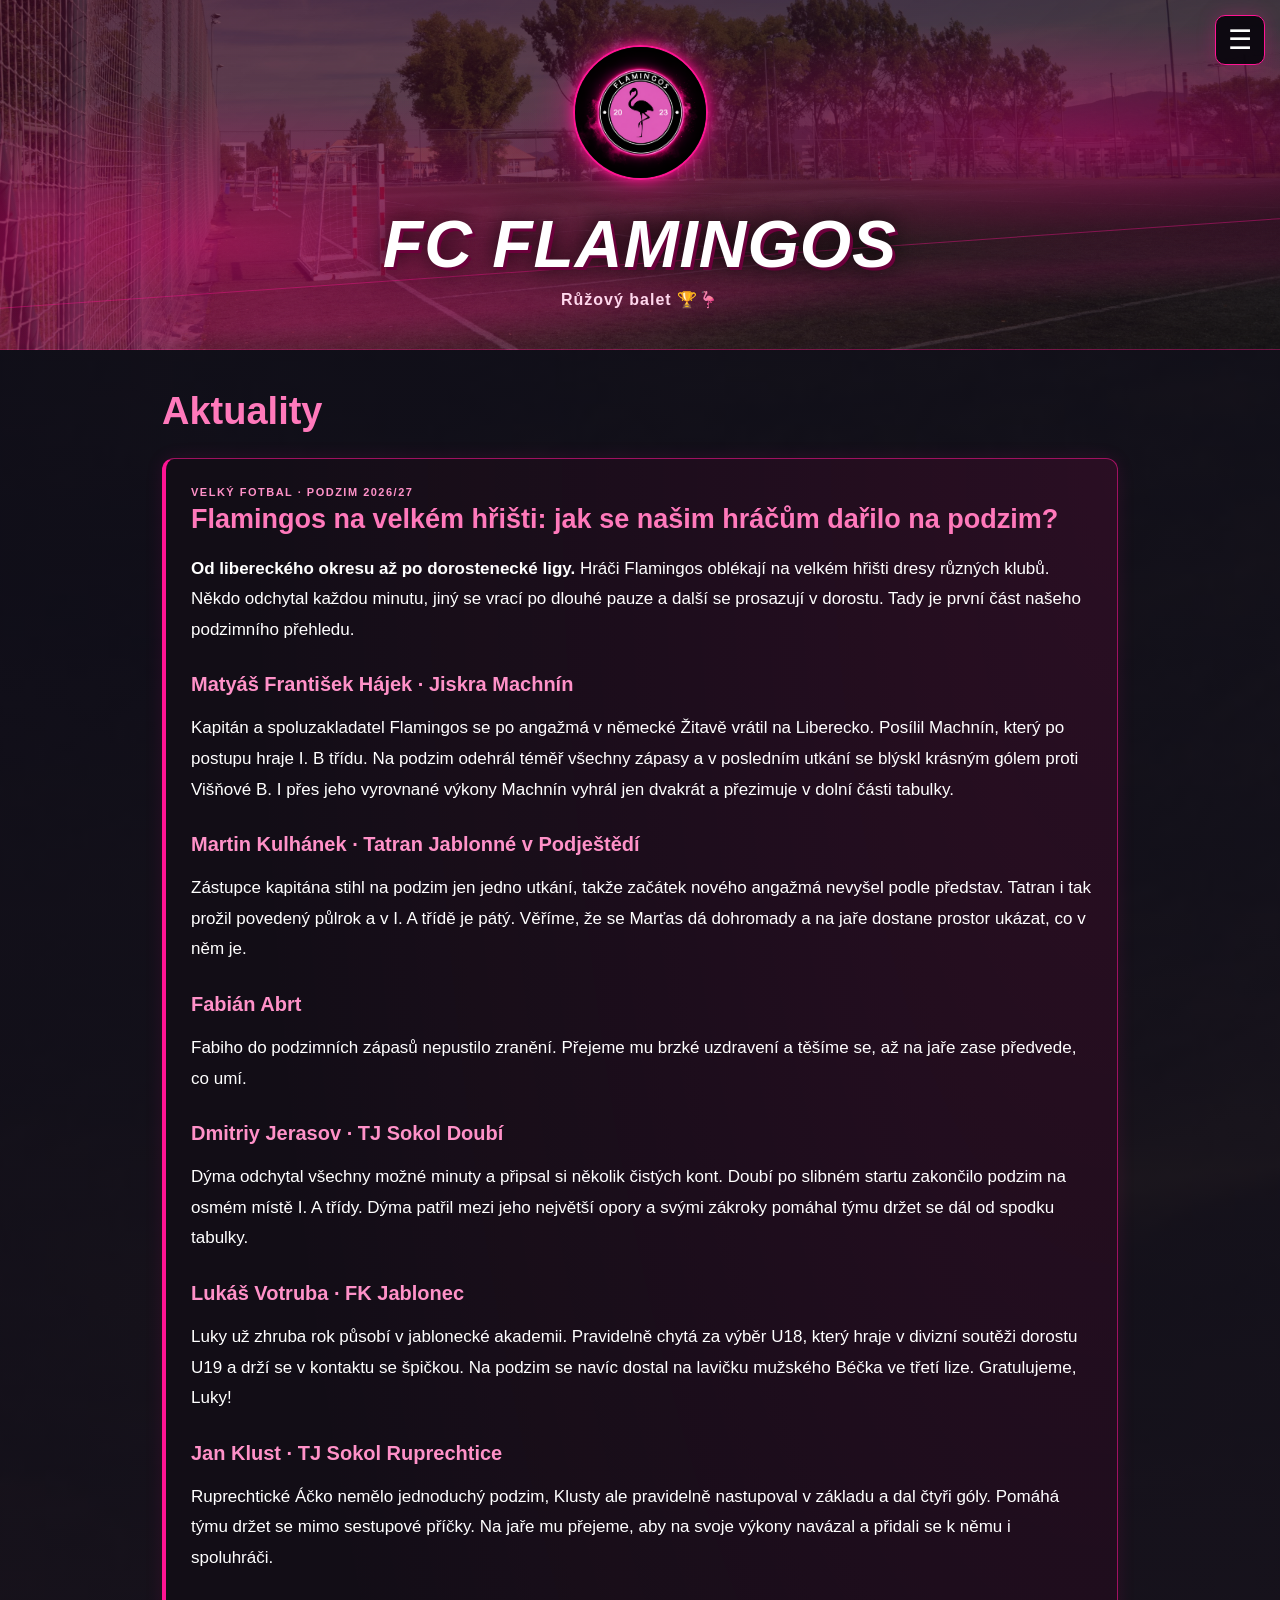
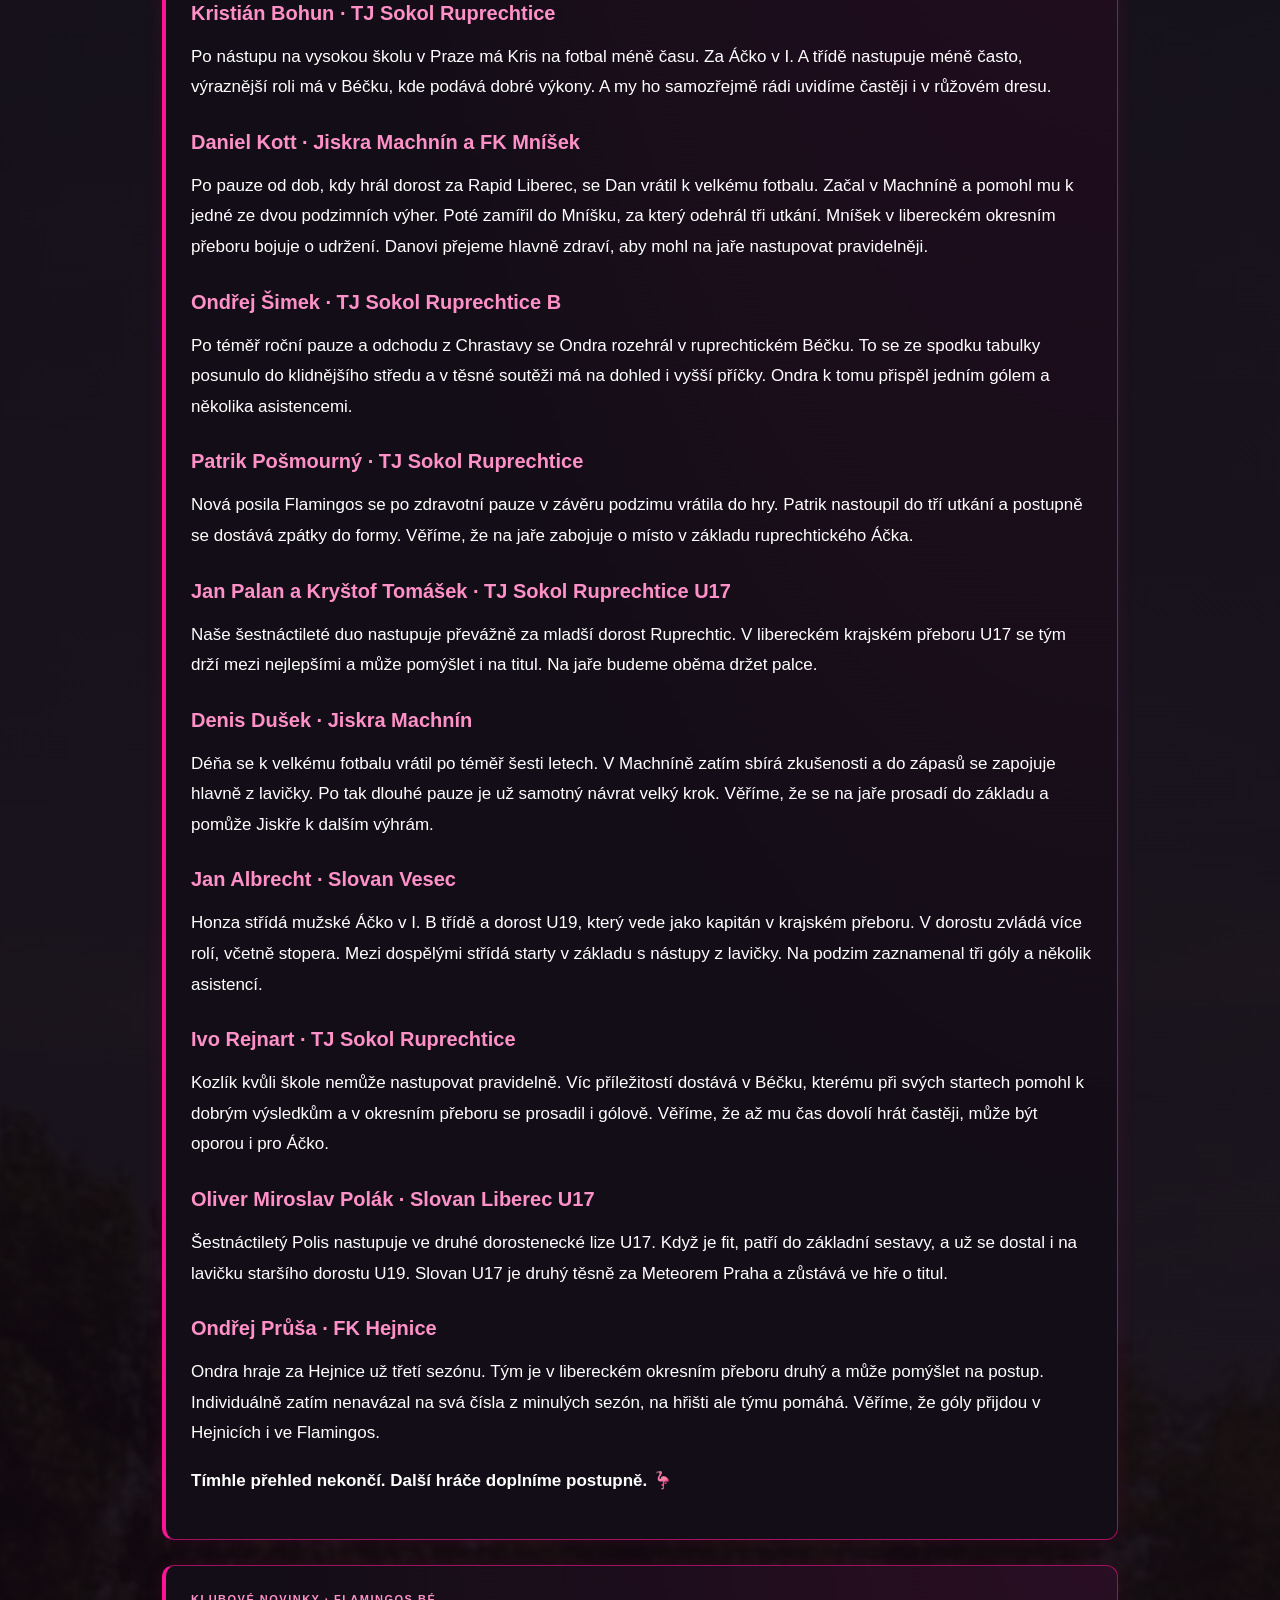
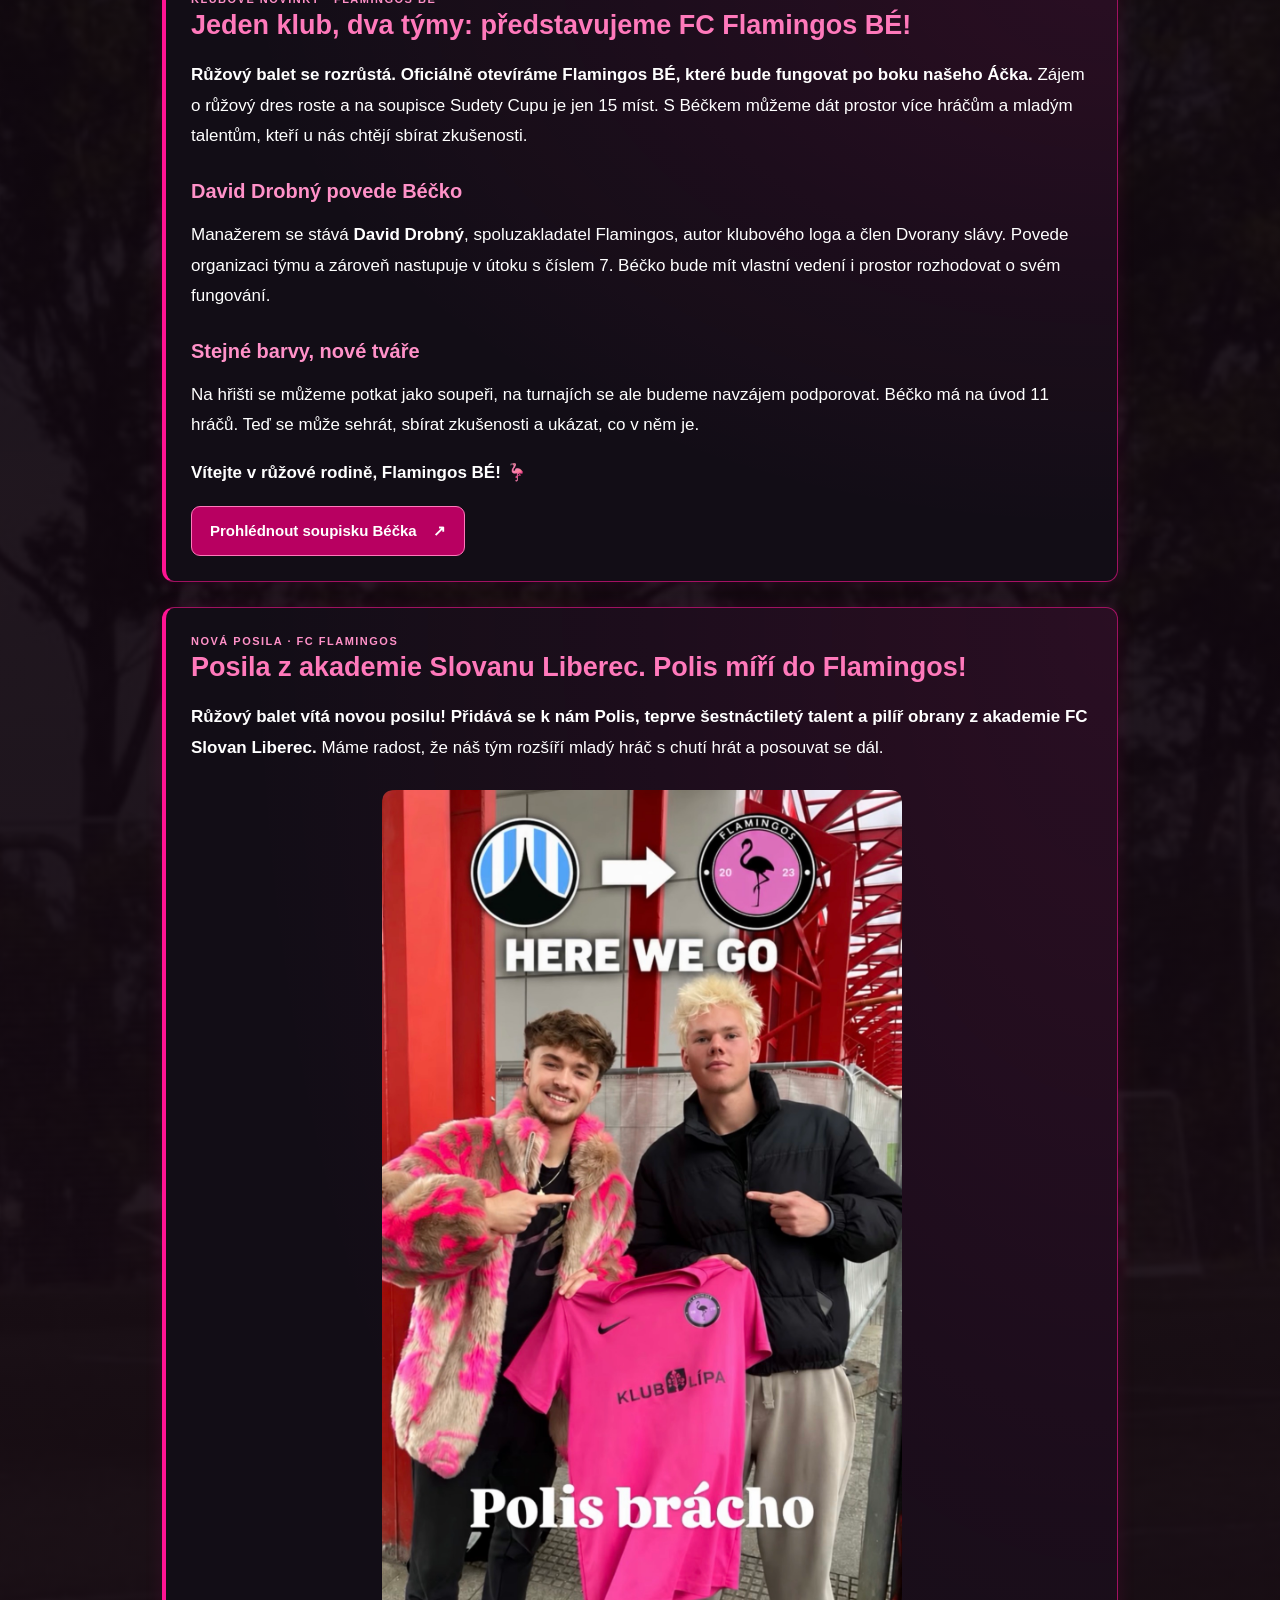
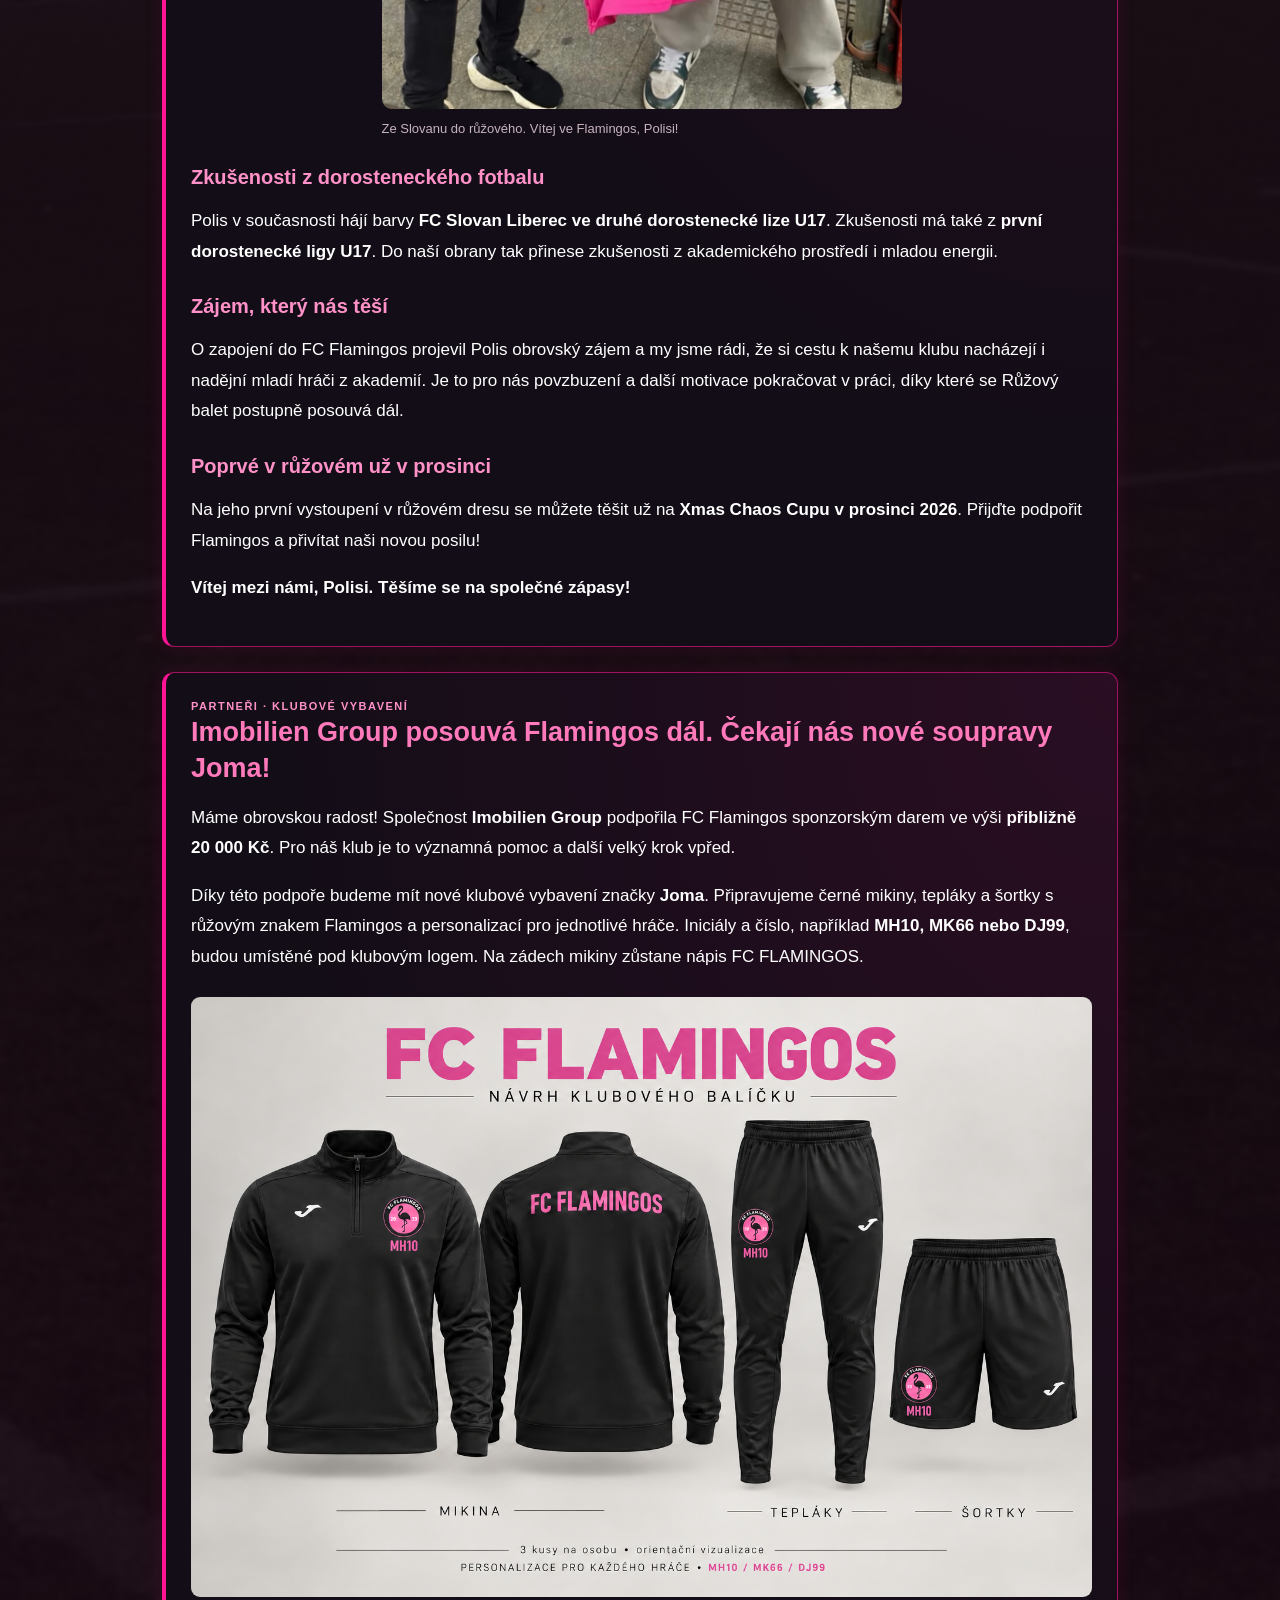
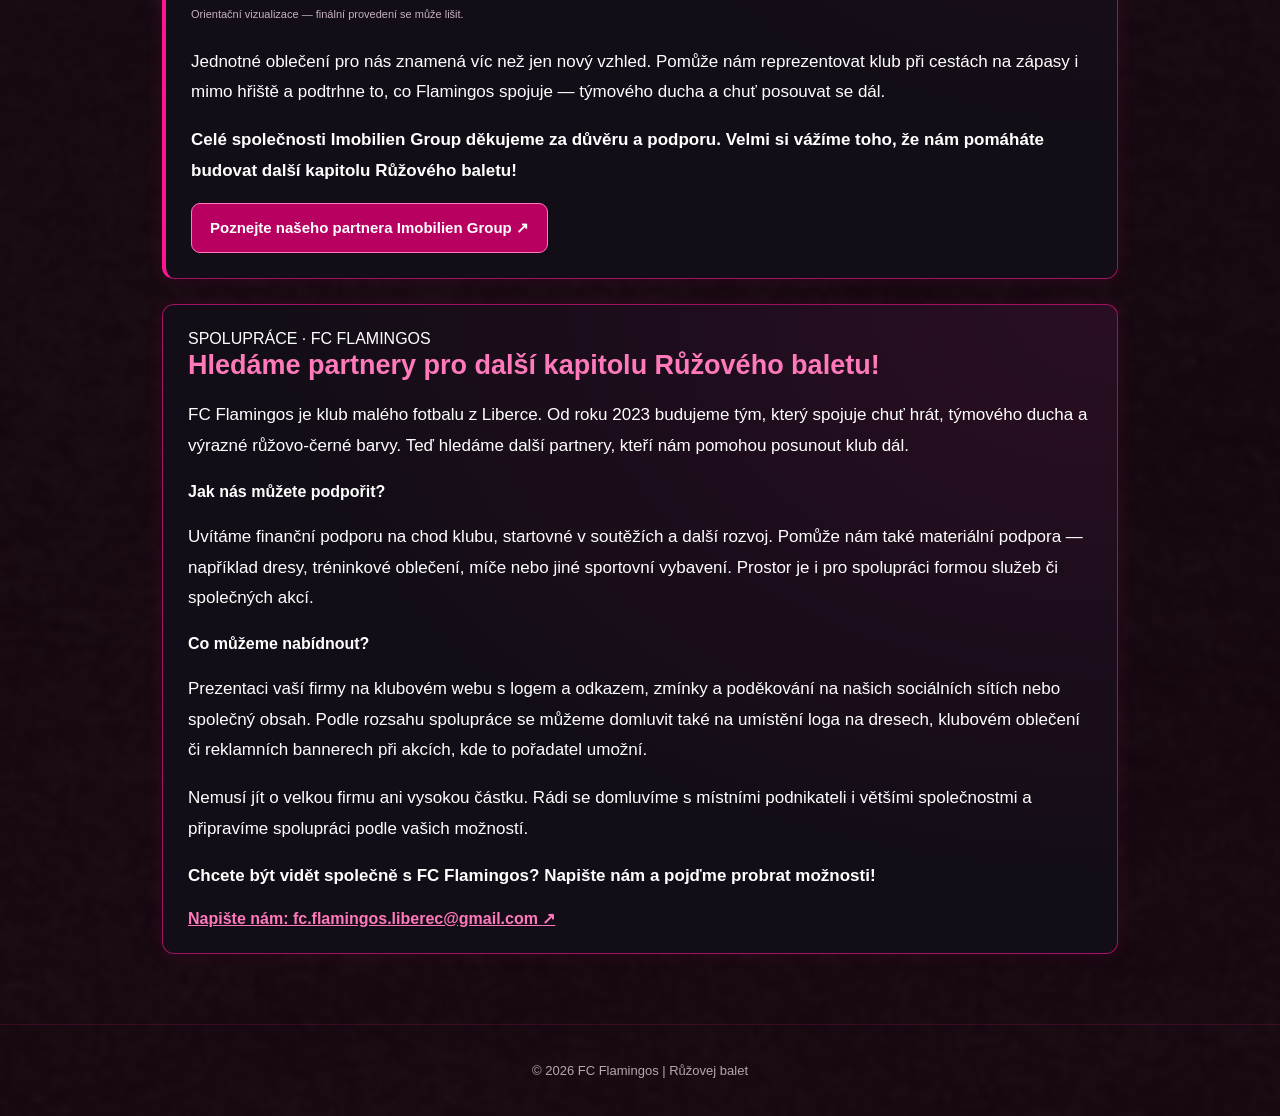
==== commit eeb258a6: "Add files via upload" ====
--- a/aktuality/index.html
+++ b/aktuality/index.html
@@ -604,6 +604,61 @@
 </section>
 <section id="news" class="active">
 <h2>Aktuality</h2>
+<article class="news-card polis-article" id="flamingos-podzim-2026">
+<span class="joma-eyebrow">VELKÝ FOTBAL · PODZIM 2026/27</span>
+<h3>Flamingos na velkém hřišti: jak se našim hráčům dařilo na podzim?</h3>
+<p><strong>Od libereckého okresu až po dorostenecké ligy.</strong> Hráči Flamingos oblékají na velkém hřišti dresy různých klubů. Někdo odchytal každou minutu, jiný se vrací po dlouhé pauze a další se prosazují v dorostu. Tady je první část našeho podzimního přehledu.</p>
+
+<h4>Matyáš František Hájek · Jiskra Machnín</h4>
+<p>Kapitán a spoluzakladatel Flamingos se po angažmá v německé Žitavě vrátil na Liberecko. Posílil Machnín, který po postupu hraje I. B třídu. Na podzim odehrál téměř všechny zápasy a v posledním utkání se blýskl krásným gólem proti Višňové B. I přes jeho vyrovnané výkony Machnín vyhrál jen dvakrát a přezimuje v dolní části tabulky.</p>
+
+<h4>Martin Kulhánek · Tatran Jablonné v Podještědí</h4>
+<p>Zástupce kapitána stihl na podzim jen jedno utkání, takže začátek nového angažmá nevyšel podle představ. Tatran i tak prožil povedený půlrok a v I. A třídě je pátý. Věříme, že se Marťas dá dohromady a na jaře dostane prostor ukázat, co v něm je.</p>
+
+<h4>Fabián Abrt</h4>
+<p>Fabiho do podzimních zápasů nepustilo zranění. Přejeme mu brzké uzdravení a těšíme se, až na jaře zase předvede, co umí.</p>
+
+<h4>Dmitriy Jerasov · TJ Sokol Doubí</h4>
+<p>Dýma odchytal všechny možné minuty a připsal si několik čistých kont. Doubí po slibném startu zakončilo podzim na osmém místě I. A třídy. Dýma patřil mezi jeho největší opory a svými zákroky pomáhal týmu držet se dál od spodku tabulky.</p>
+
+<h4>Lukáš Votruba · FK Jablonec</h4>
+<p>Luky už zhruba rok působí v jablonecké akademii. Pravidelně chytá za výběr U18, který hraje v divizní soutěži dorostu U19 a drží se v kontaktu se špičkou. Na podzim se navíc dostal na lavičku mužského Béčka ve třetí lize. Gratulujeme, Luky!</p>
+
+<h4>Jan Klust · TJ Sokol Ruprechtice</h4>
+<p>Ruprechtické Áčko nemělo jednoduchý podzim, Klusty ale pravidelně nastupoval v základu a dal čtyři góly. Pomáhá týmu držet se mimo sestupové příčky. Na jaře mu přejeme, aby na svoje výkony navázal a přidali se k němu i spoluhráči.</p>
+
+<h4>Kristián Bohun · TJ Sokol Ruprechtice</h4>
+<p>Po nástupu na vysokou školu v Praze má Kris na fotbal méně času. Za Áčko v I. A třídě nastupuje méně často, výraznější roli má v Béčku, kde podává dobré výkony. A my ho samozřejmě rádi uvidíme častěji i v růžovém dresu.</p>
+
+<h4>Daniel Kott · Jiskra Machnín a FK Mníšek</h4>
+<p>Po pauze od dob, kdy hrál dorost za Rapid Liberec, se Dan vrátil k velkému fotbalu. Začal v Machníně a pomohl mu k jedné ze dvou podzimních výher. Poté zamířil do Mníšku, za který odehrál tři utkání. Mníšek v libereckém okresním přeboru bojuje o udržení. Danovi přejeme hlavně zdraví, aby mohl na jaře nastupovat pravidelněji.</p>
+
+<h4>Ondřej Šimek · TJ Sokol Ruprechtice B</h4>
+<p>Po téměř roční pauze a odchodu z Chrastavy se Ondra rozehrál v ruprechtickém Béčku. To se ze spodku tabulky posunulo do klidnějšího středu a v těsné soutěži má na dohled i vyšší příčky. Ondra k tomu přispěl jedním gólem a několika asistencemi.</p>
+
+<h4>Patrik Pošmourný · TJ Sokol Ruprechtice</h4>
+<p>Nová posila Flamingos se po zdravotní pauze v závěru podzimu vrátila do hry. Patrik nastoupil do tří utkání a postupně se dostává zpátky do formy. Věříme, že na jaře zabojuje o místo v základu ruprechtického Áčka.</p>
+
+<h4>Jan Palan a Kryštof Tomášek · TJ Sokol Ruprechtice U17</h4>
+<p>Naše šestnáctileté duo nastupuje převážně za mladší dorost Ruprechtic. V libereckém krajském přeboru U17 se tým drží mezi nejlepšími a může pomýšlet i na titul. Na jaře budeme oběma držet palce.</p>
+
+<h4>Denis Dušek · Jiskra Machnín</h4>
+<p>Déňa se k velkému fotbalu vrátil po téměř šesti letech. V Machníně zatím sbírá zkušenosti a do zápasů se zapojuje hlavně z lavičky. Po tak dlouhé pauze je už samotný návrat velký krok. Věříme, že se na jaře prosadí do základu a pomůže Jiskře k dalším výhrám.</p>
+
+<h4>Jan Albrecht · Slovan Vesec</h4>
+<p>Honza střídá mužské Áčko v I. B třídě a dorost U19, který vede jako kapitán v krajském přeboru. V dorostu zvládá více rolí, včetně stopera. Mezi dospělými střídá starty v základu s nástupy z lavičky. Na podzim zaznamenal tři góly a několik asistencí.</p>
+
+<h4>Ivo Rejnart · TJ Sokol Ruprechtice</h4>
+<p>Kozlík kvůli škole nemůže nastupovat pravidelně. Víc příležitostí dostává v Béčku, kterému při svých startech pomohl k dobrým výsledkům a v okresním přeboru se prosadil i gólově. Věříme, že až mu čas dovolí hrát častěji, může být oporou i pro Áčko.</p>
+
+<h4>Oliver Miroslav Polák · Slovan Liberec U17</h4>
+<p>Šestnáctiletý Polis nastupuje ve druhé dorostenecké lize U17. Když je fit, patří do základní sestavy, a už se dostal i na lavičku staršího dorostu U19. Slovan U17 je druhý těsně za Meteorem Praha a zůstává ve hře o titul.</p>
+
+<h4>Ondřej Průša · FK Hejnice</h4>
+<p>Ondra hraje za Hejnice už třetí sezónu. Tým je v libereckém okresním přeboru druhý a může pomýšlet na postup. Individuálně zatím nenavázal na svá čísla z minulých sezón, na hřišti ale týmu pomáhá. Věříme, že góly přijdou v Hejnicích i ve Flamingos.</p>
+
+<p><strong>Tímhle přehled nekončí. Další hráče doplníme postupně. 🦩</strong></p>
+</article>
 <article class="news-card polis-article be-announcement" id="flamingos-be">
 <span class="joma-eyebrow">KLUBOVÉ NOVINKY · FLAMINGOS BÉ</span>
 <h3>Jeden klub, dva týmy: představujeme FC Flamingos BÉ!</h3>
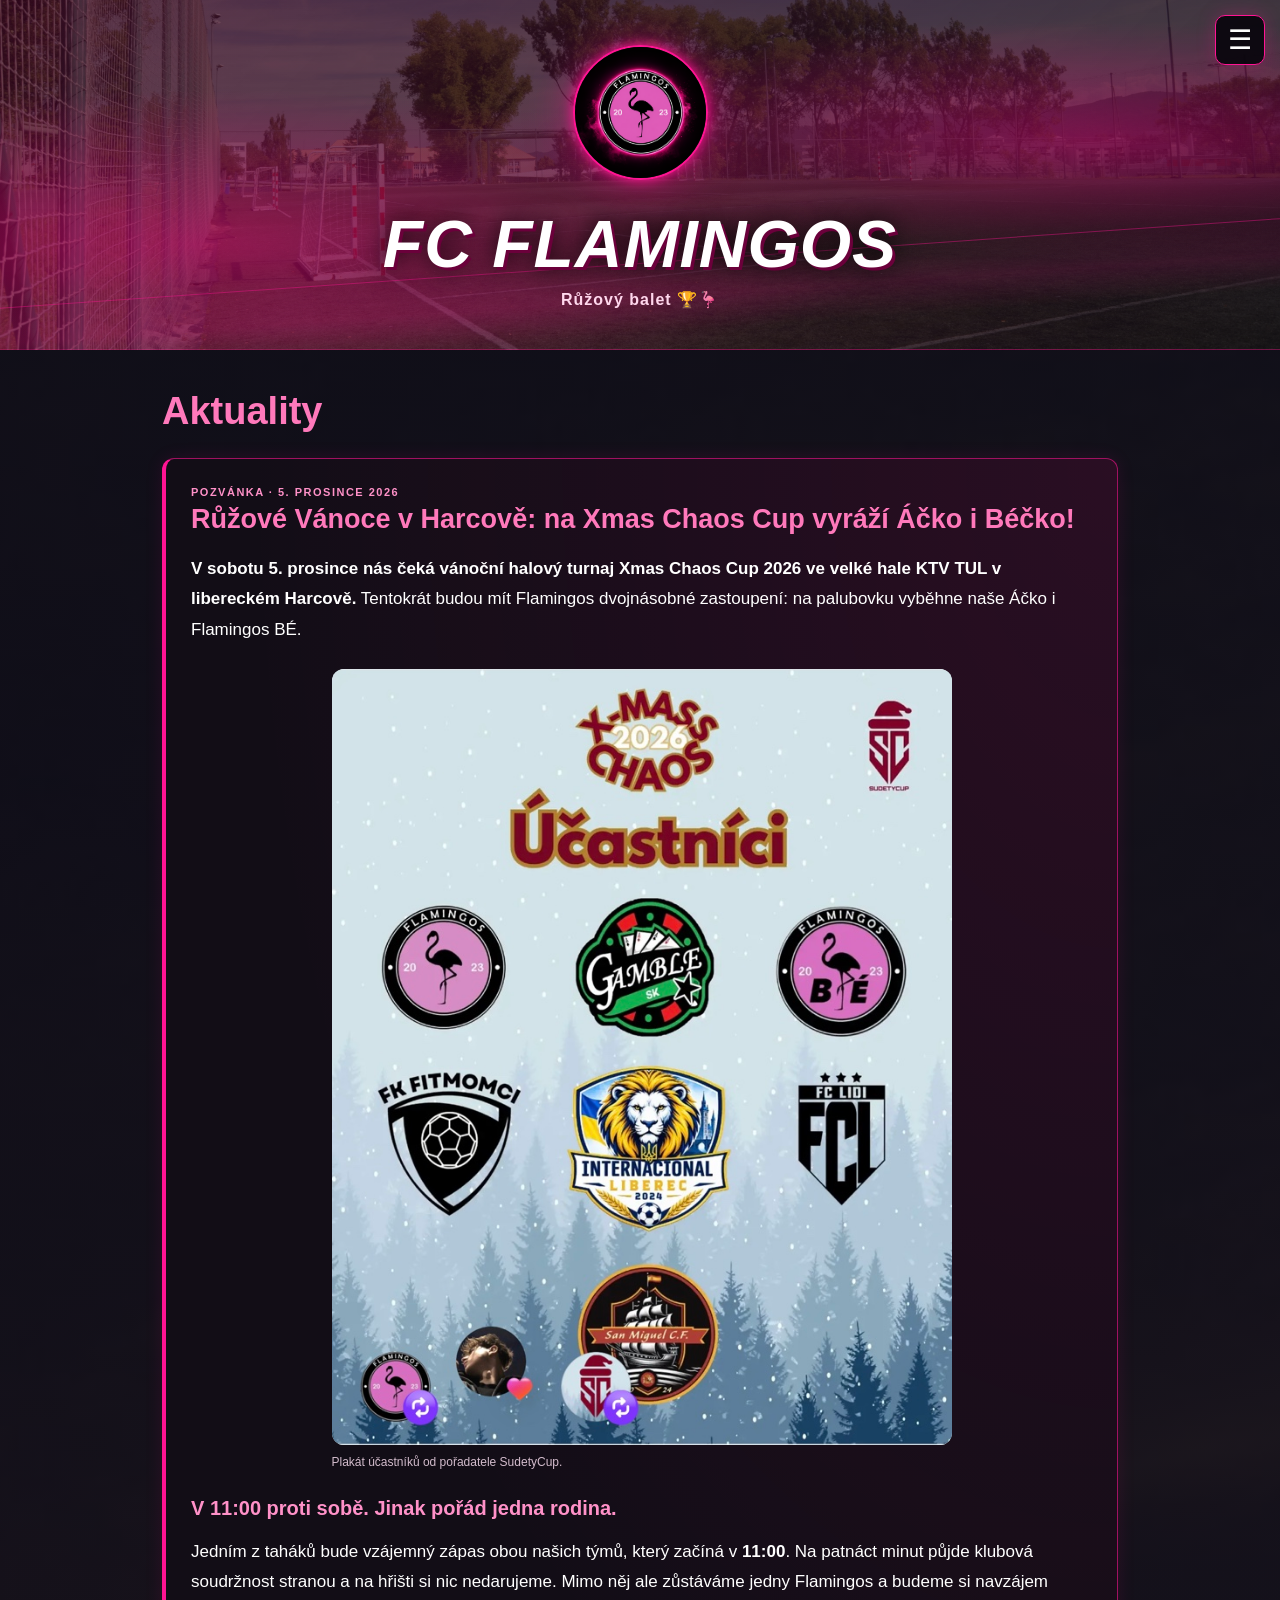
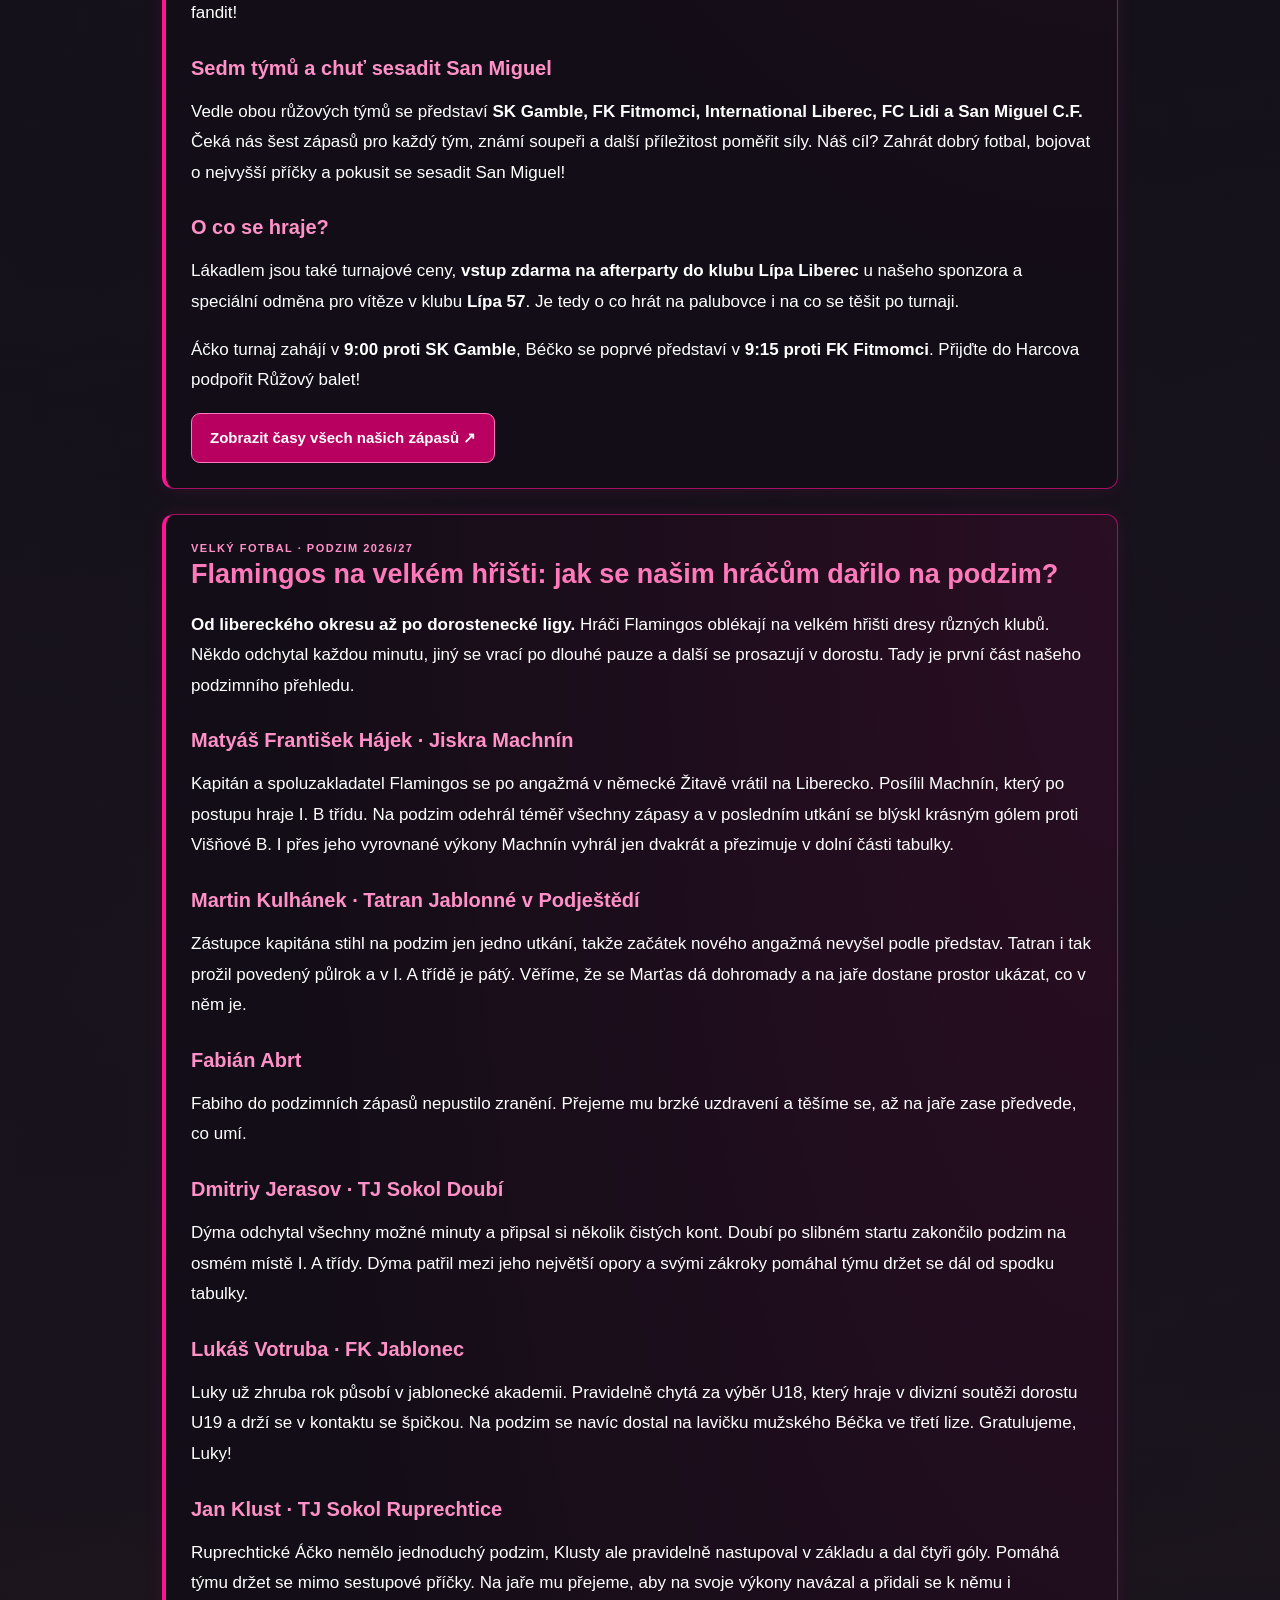
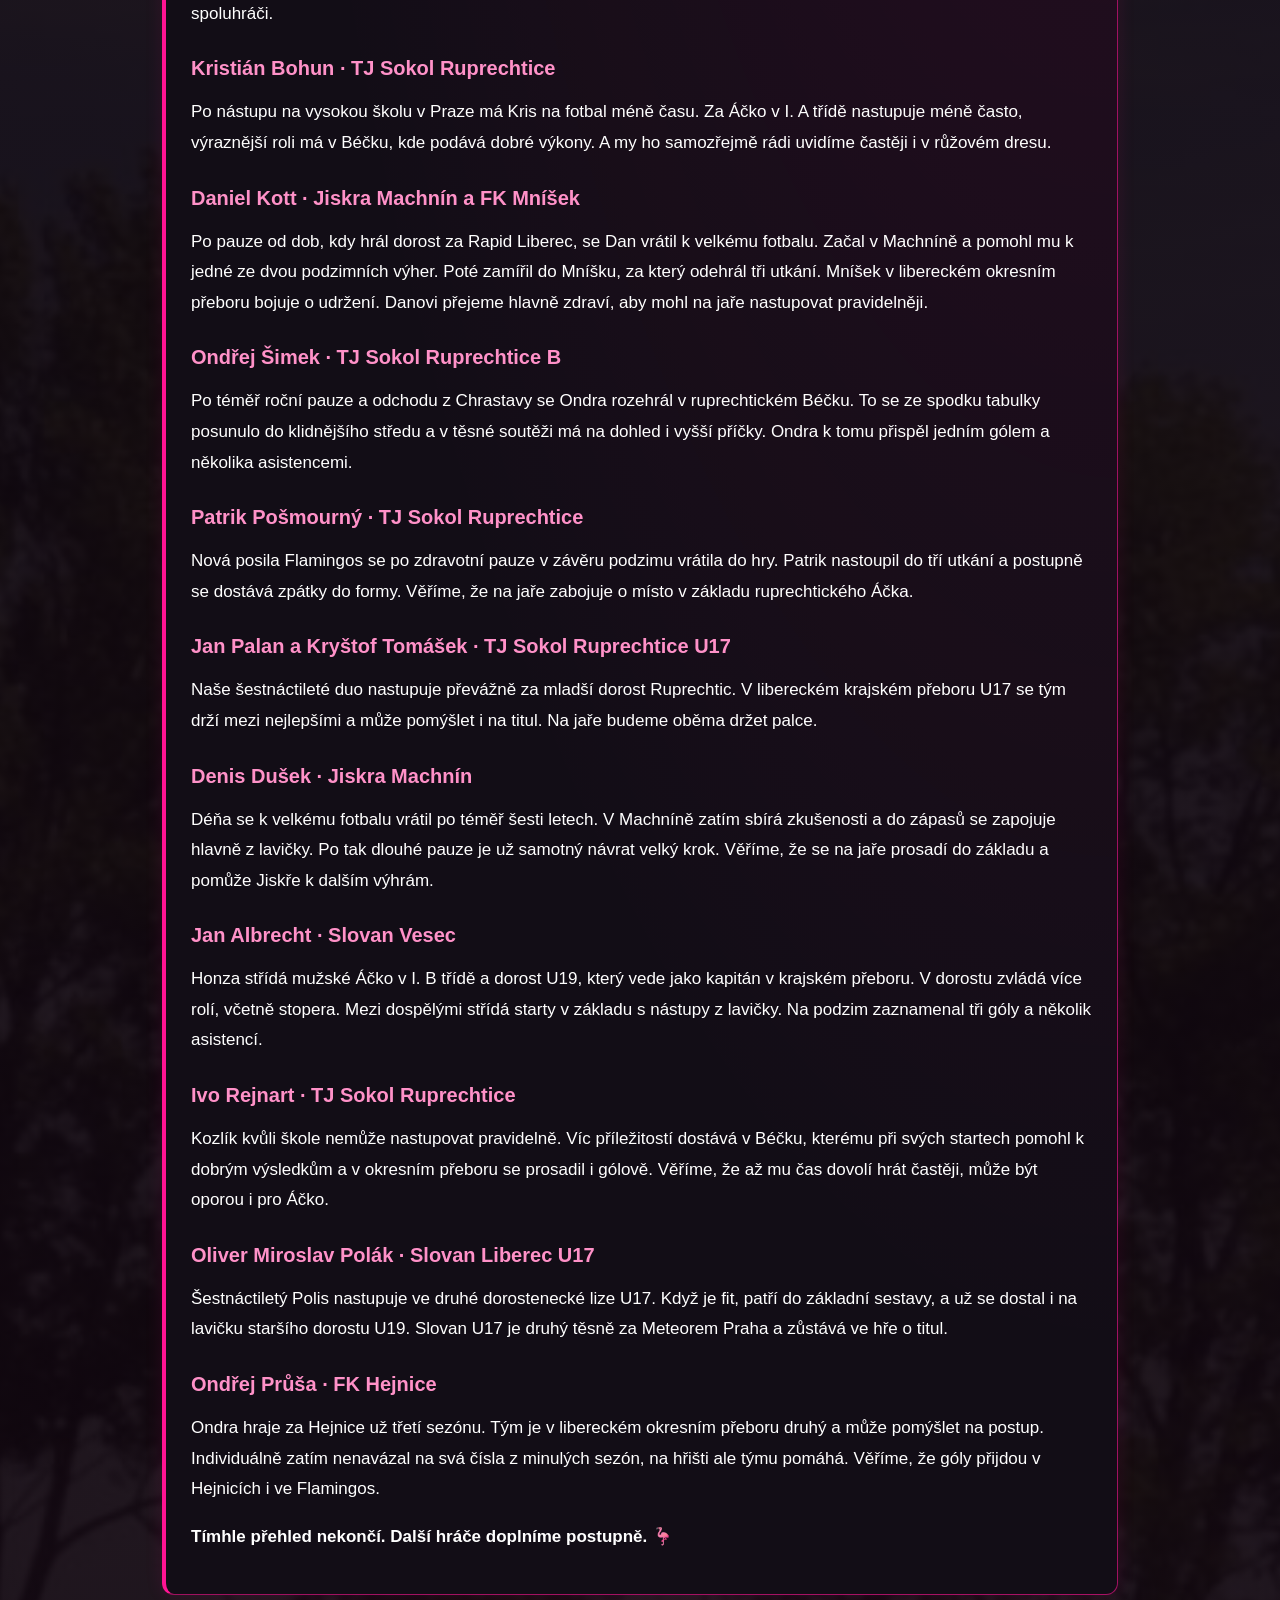
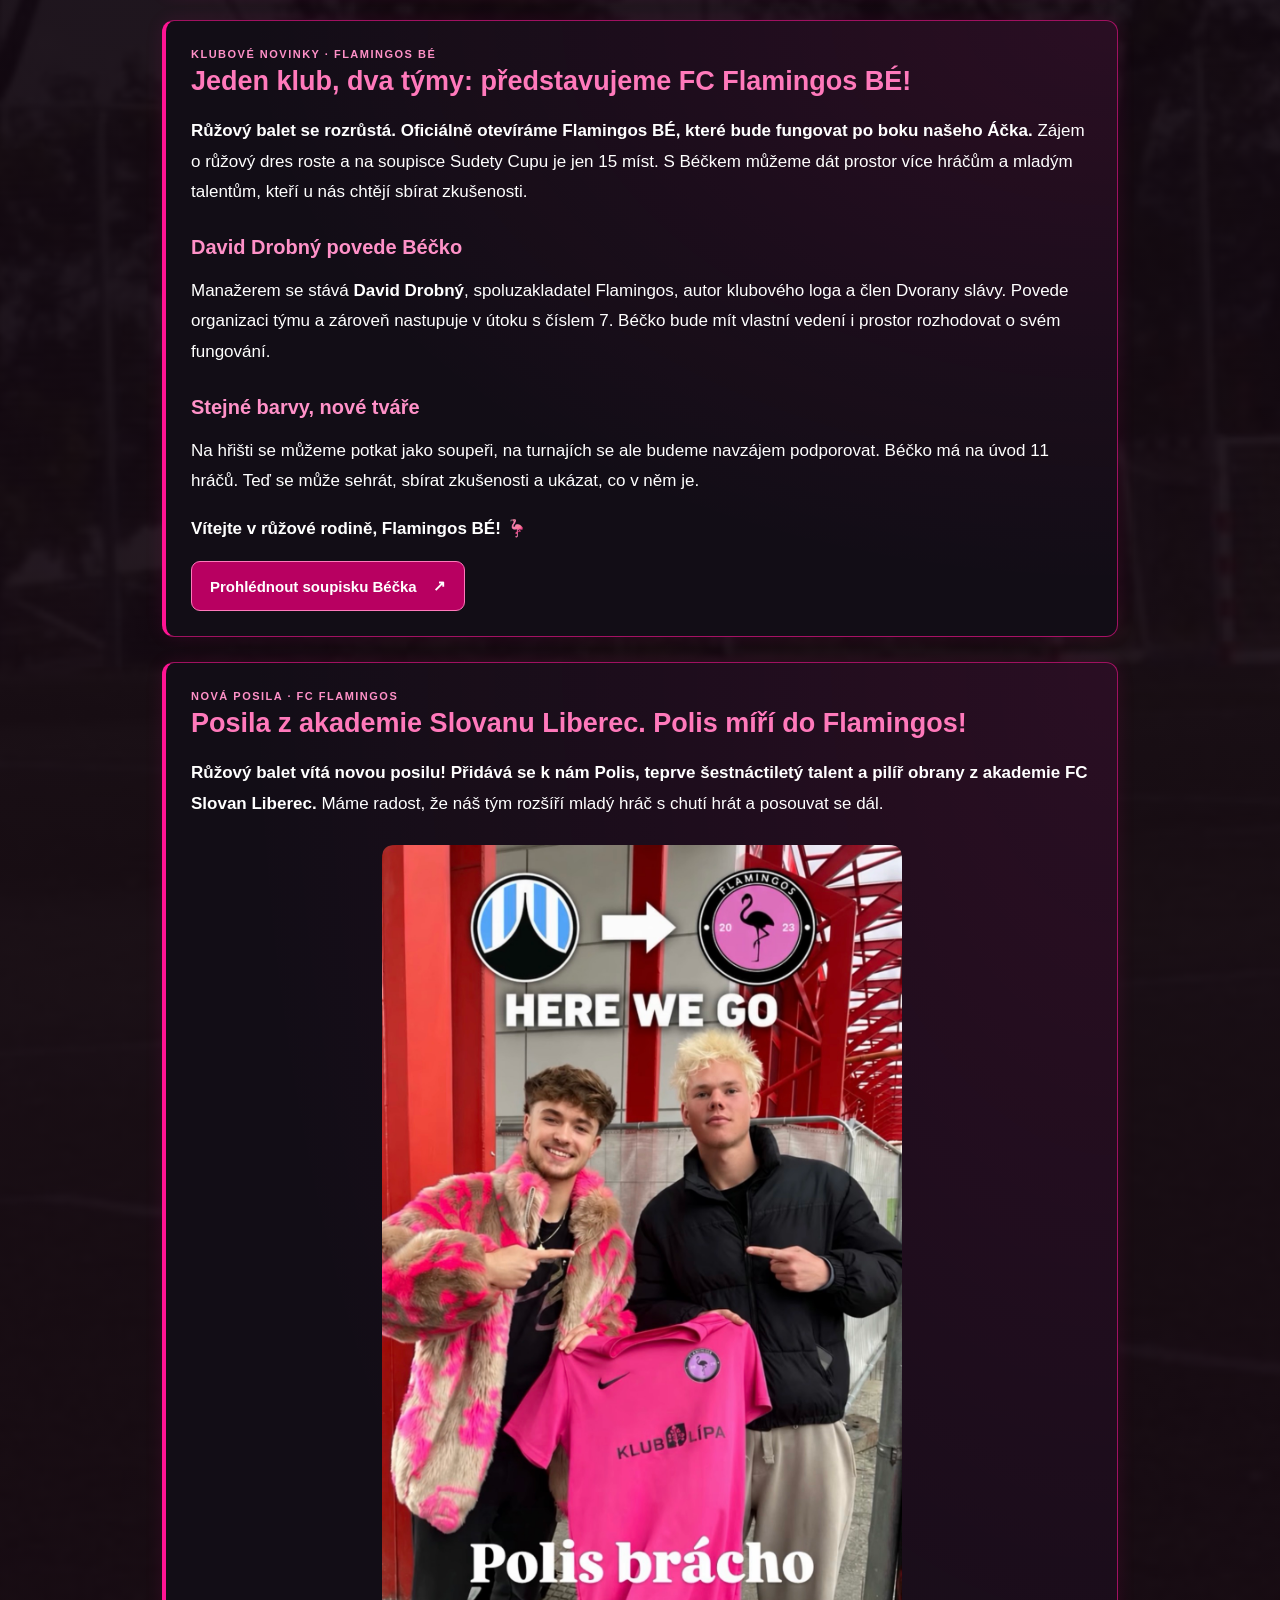
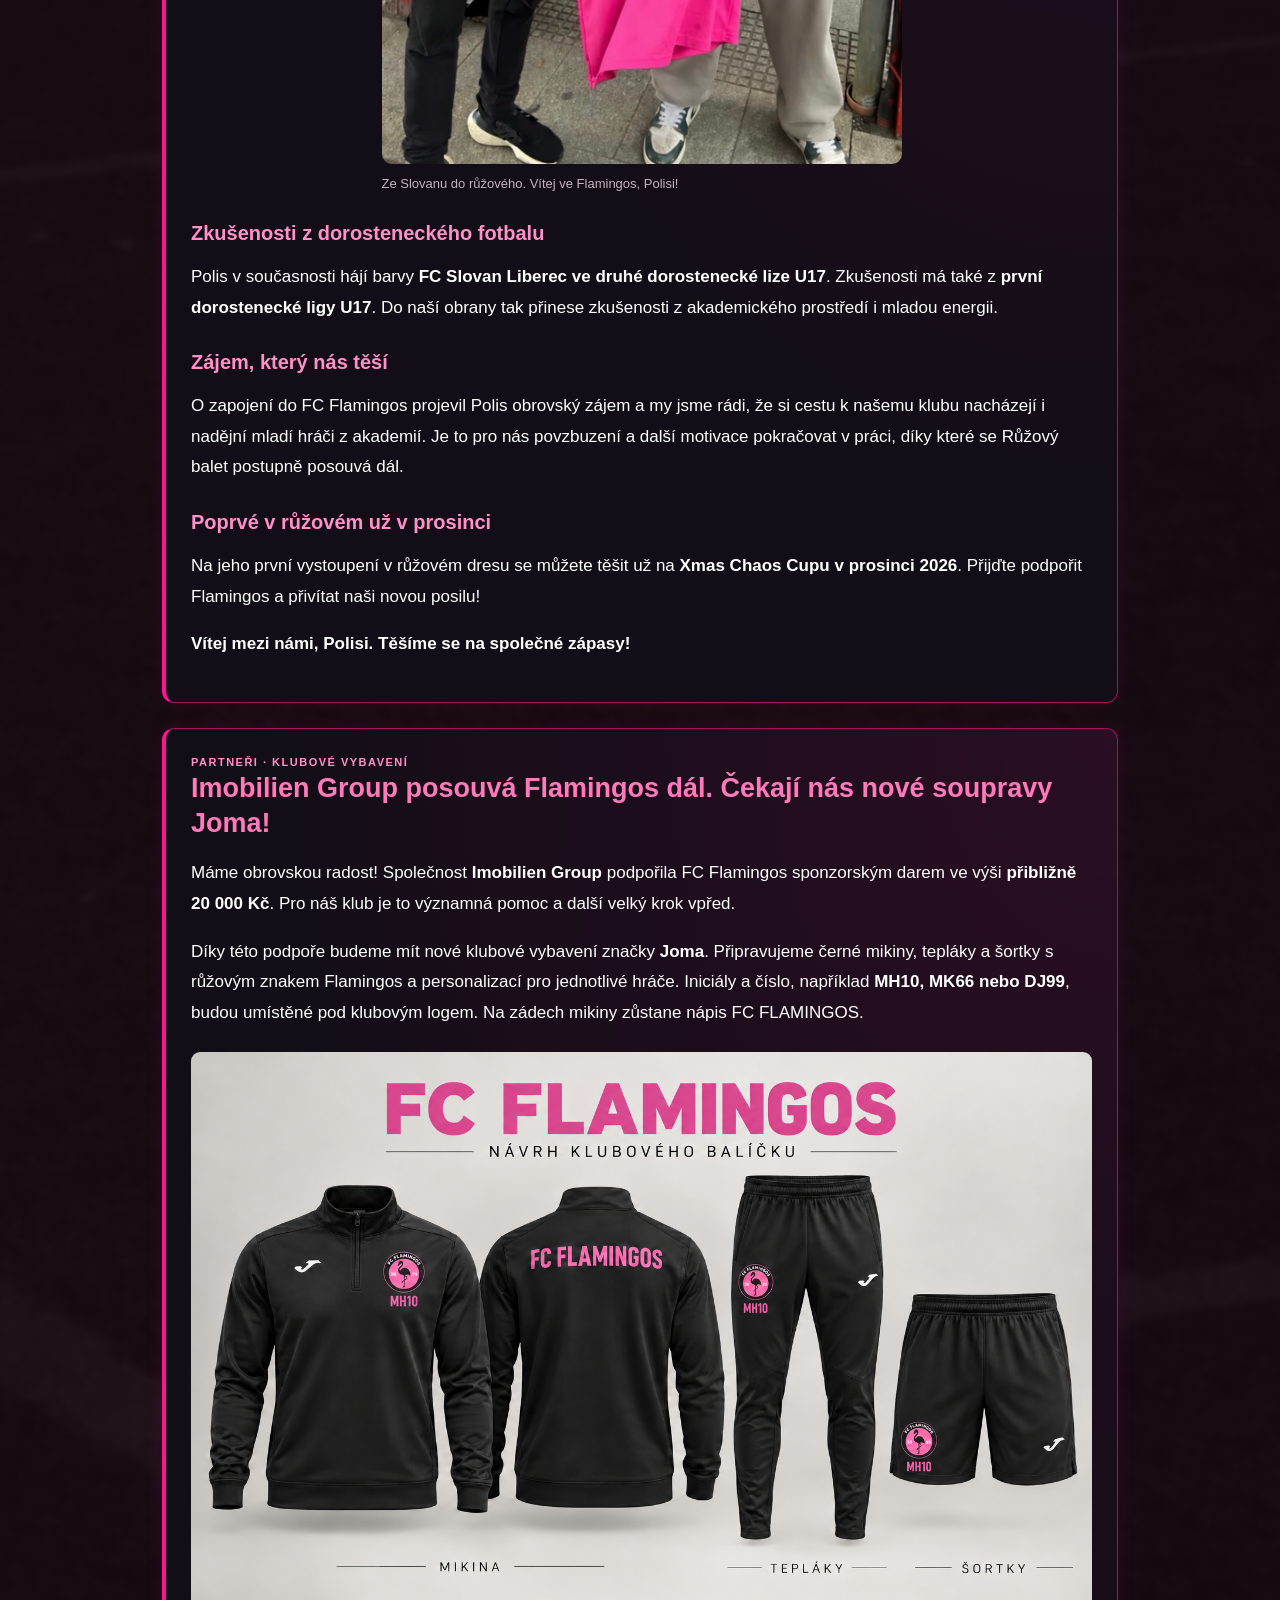
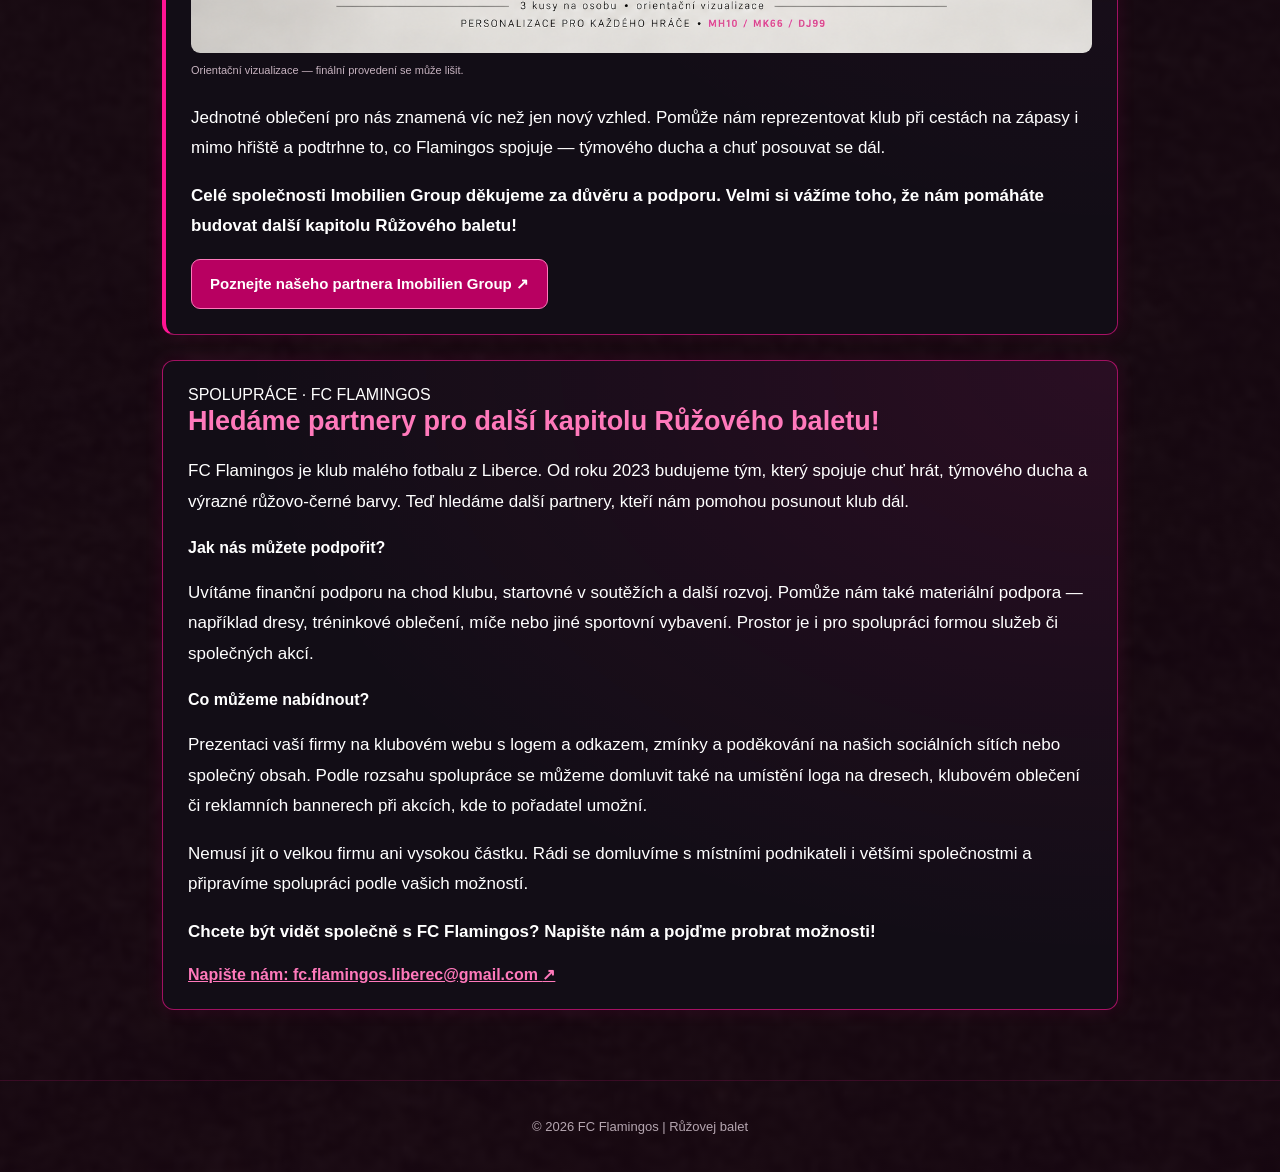
==== commit c325adcd: "Add files via upload" ====
--- a/aktuality/index.html
+++ b/aktuality/index.html
@@ -71,7 +71,22 @@
 .joma-home-banner a.article-page-link:hover{background:#d00070;}
 @media(max-width:700px){.joma-home-banner a.article-page-link{width:100%;}}
 </style>
-</head>
+<style>
+.xmas-figure{max-width:620px;margin:24px auto;}
+.xmas-poster{position:relative;width:100%;aspect-ratio:710/888;overflow:hidden;border-radius:12px;background:#d4e7ec;}
+.xmas-poster img{position:absolute;top:-31.76%;left:0;width:100%;max-width:100%;height:auto;display:block;}
+.xmas-figure figcaption{font-size:12px;color:#d3bccc;margin-top:10px;}
+.xmas-table-wrap{margin:24px 0;overflow-x:auto;}
+.xmas-table{width:100%;border-collapse:collapse;text-align:left;}
+.xmas-table caption{text-align:left;font-weight:bold;color:#ff98cb;padding-bottom:12px;}
+.xmas-table th,.xmas-table td{padding:14px 12px;border-bottom:1px solid #773151;line-height:1.5;}
+.xmas-table thead{background:#361126;color:#ffb9dd;}
+.xmas-table th:first-child{width:76px;white-space:nowrap;}
+.xmas-derby{background:#5c103b;box-shadow:inset 4px 0 #ff1493;}
+.xmas-tag{display:block;color:#ffb9dd;font-size:12px;margin-top:4px;}
+.xmas-intro{font-size:18px;line-height:1.7;}
+@media(max-width:500px){.xmas-table th,.xmas-table td{padding:12px 8px;font-size:14px;}}
+</style></head>
 <body data-page="news">
 <div class="menu">
 <button aria-controls="menu-content" aria-expanded="false" aria-label="Otevřít menu" class="menu-btn" onclick="toggleMenu()" type="button">
@@ -603,7 +618,21 @@
 </div>
 </section>
 <section id="news" class="active">
-<h2>Aktuality</h2>
+<h2>Aktuality</h2><article class="news-card polis-article" id="xmas-chaos-2026">
+<span class="joma-eyebrow">POZVÁNKA · 5. PROSINCE 2026</span>
+<h3>Růžové Vánoce v Harcově: na Xmas Chaos Cup vyráží Áčko i Béčko!</h3>
+<p><strong>V sobotu 5. prosince nás čeká vánoční halový turnaj Xmas Chaos Cup 2026 ve velké hale KTV TUL v libereckém Harcově.</strong> Tentokrát budou mít Flamingos dvojnásobné zastoupení: na palubovku vyběhne naše Áčko i Flamingos BÉ.</p>
+<figure class="xmas-figure"><div class="xmas-poster"><img src="/aktuality/xmas-ucastnici.jpeg" alt="Účastníci X-mass Chaos 2026: Flamingos, SK Gamble, Flamingos BÉ, FK Fitmomci, International Liberec, FC Lidi a San Miguel C.F." loading="lazy" width="710" height="1536"></div><figcaption>Plakát účastníků od pořadatele SudetyCup.</figcaption></figure>
+<h4>V 11:00 proti sobě. Jinak pořád jedna rodina.</h4>
+<p>Jedním z taháků bude vzájemný zápas obou našich týmů, který začíná v <strong>11:00</strong>. Na patnáct minut půjde klubová soudržnost stranou a na hřišti si nic nedarujeme. Mimo něj ale zůstáváme jedny Flamingos a budeme si navzájem fandit!</p>
+<h4>Sedm týmů a chuť sesadit San Miguel</h4>
+<p>Vedle obou růžových týmů se představí <strong>SK Gamble, FK Fitmomci, International Liberec, FC Lidi a San Miguel C.F.</strong> Čeká nás šest zápasů pro každý tým, známí soupeři a další příležitost poměřit síly. Náš cíl? Zahrát dobrý fotbal, bojovat o nejvyšší příčky a pokusit se sesadit San Miguel!</p>
+<h4>O co se hraje?</h4>
+<p>Lákadlem jsou také turnajové ceny, <strong>vstup zdarma na afterparty do klubu Lípa Liberec</strong> u našeho sponzora a speciální odměna pro vítěze v klubu <strong>Lípa 57</strong>. Je tedy o co hrát na palubovce i na co se těšit po turnaji.</p>
+<p>Áčko turnaj zahájí v <strong>9:00 proti SK Gamble</strong>, Béčko se poprvé představí v <strong>9:15 proti FK Fitmomci</strong>. Přijďte do Harcova podpořit Růžový balet!</p>
+<a class="joma-partner-link" href="/nadchazejici-zapasy/">Zobrazit časy všech našich zápasů ↗</a>
+</article>
+
 <article class="news-card polis-article" id="flamingos-podzim-2026">
 <span class="joma-eyebrow">VELKÝ FOTBAL · PODZIM 2026/27</span>
 <h3>Flamingos na velkém hřišti: jak se našim hráčům dařilo na podzim?</h3>
